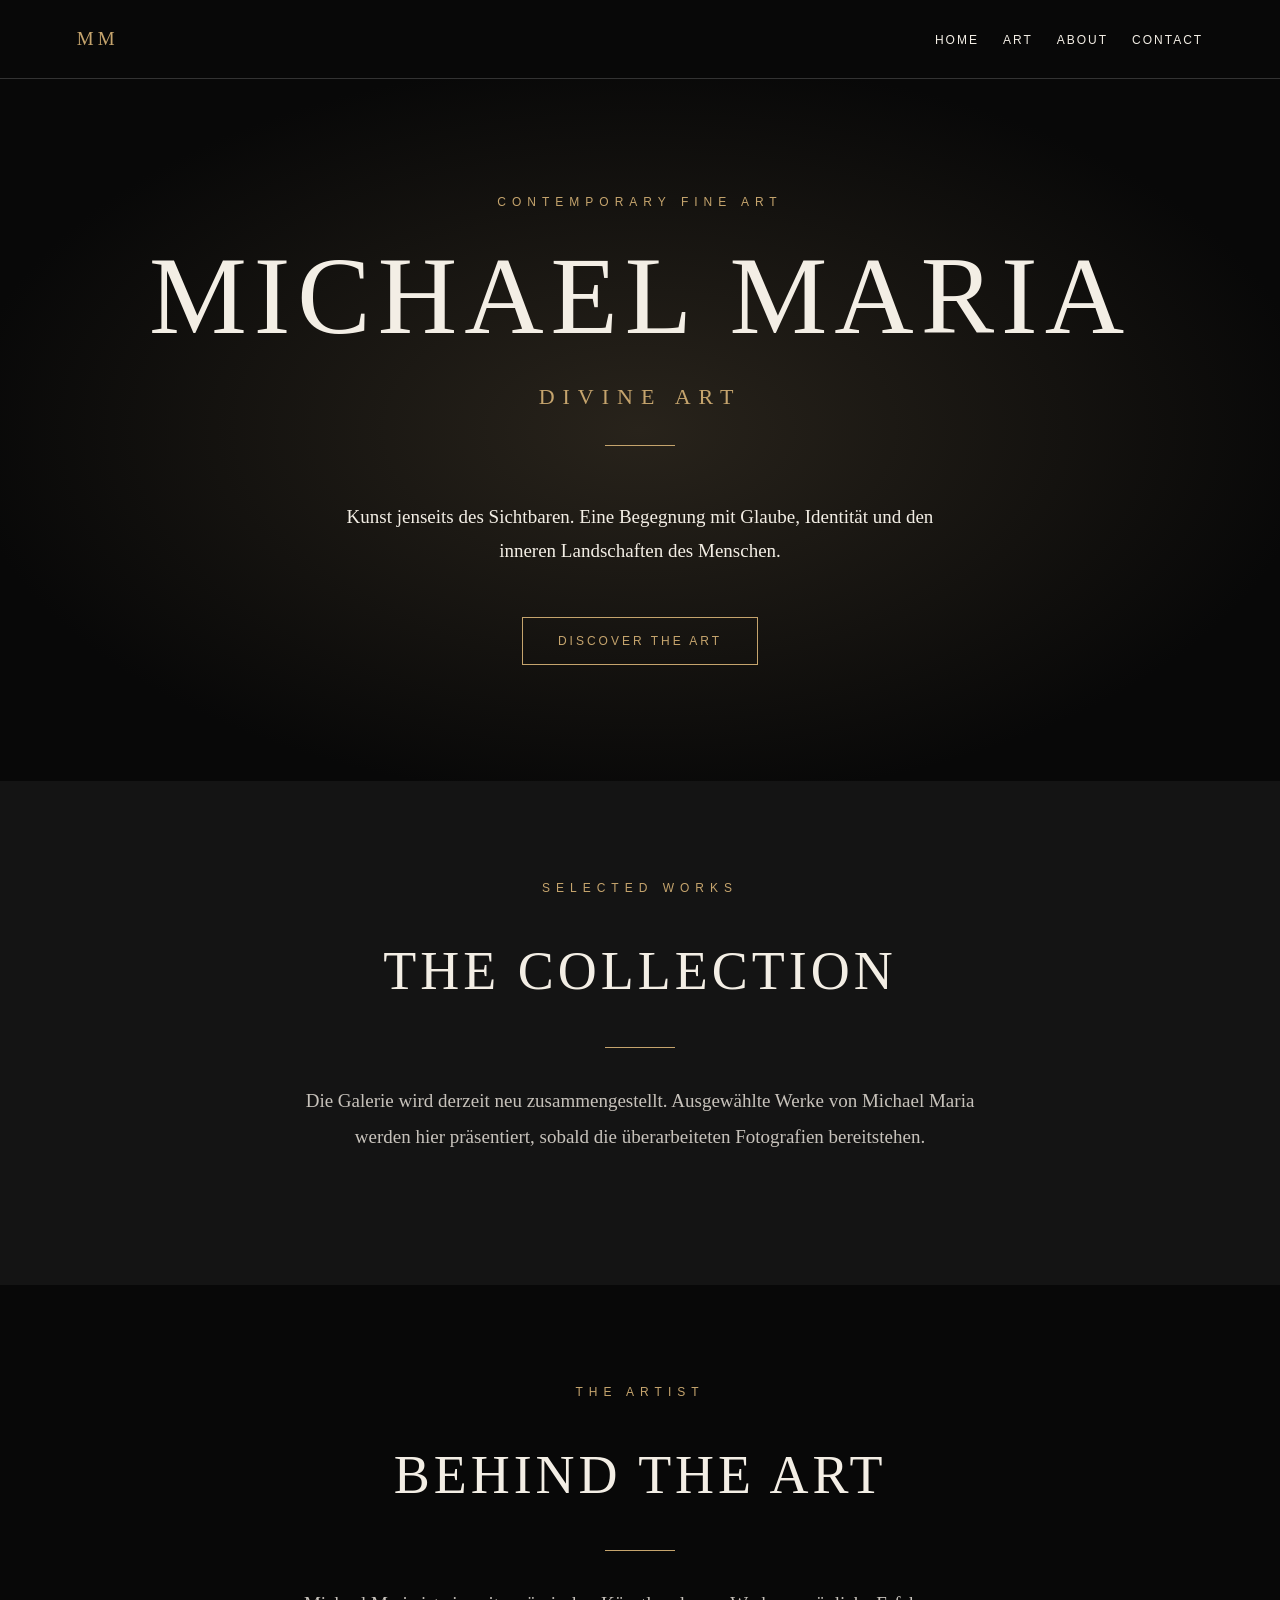
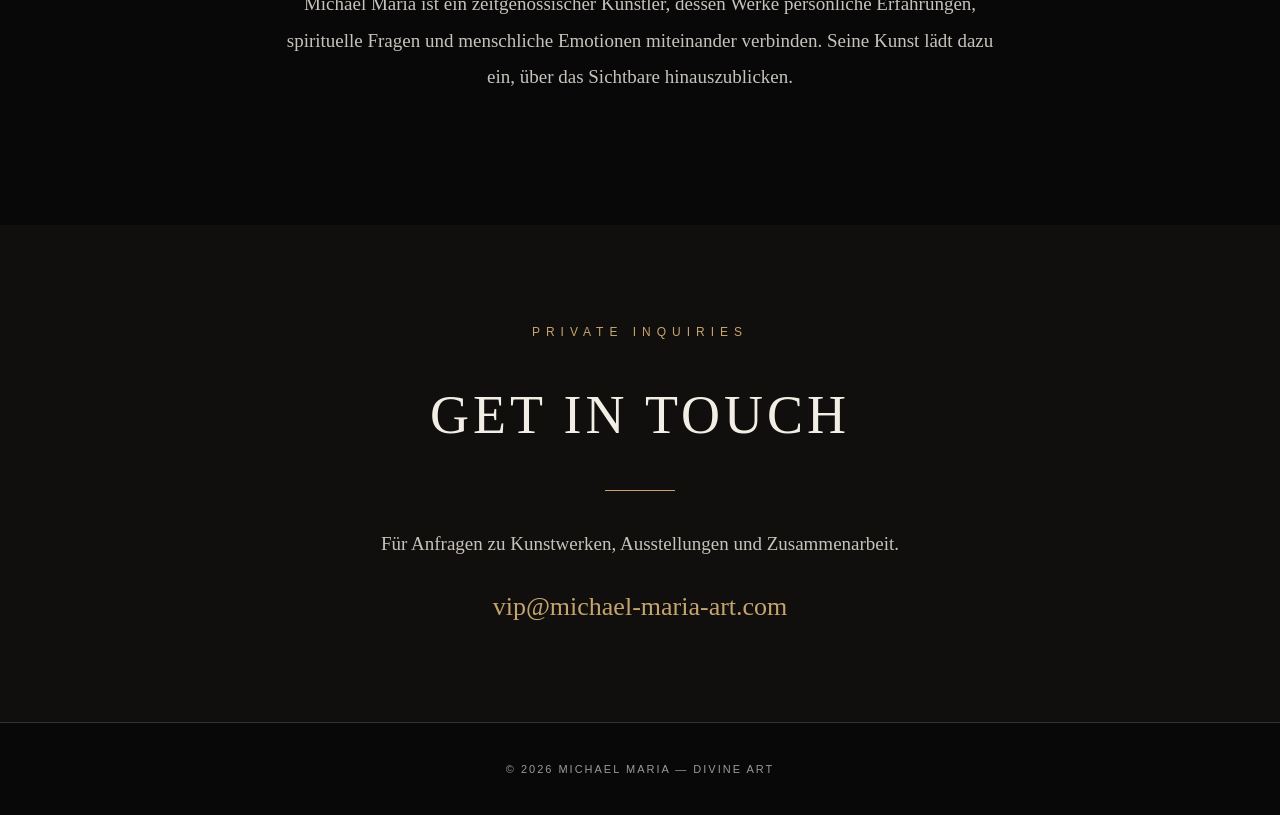
==== index.html @ 309649c5 "Set canonical custom domain and allow search indexing" ====
<!DOCTYPE html>
<html lang="de">
<head>
  <meta charset="UTF-8">
  <meta name="viewport" content="width=device-width, initial-scale=1">
  <meta name="theme-color" content="#080808">
  <meta name="description" content="MICHAEL MARIA – DIVINE ART. Zeitgenössische Kunst über Glaube, Identität und die inneren Landschaften des Menschen.">
  <link rel="canonical" href="https://www.michael-maria-art.com/">
  <meta name="robots" content="index,follow">
  <title>MICHAEL MARIA – DIVINE ART</title>
  <style>
    :root {
      --black: #080808;
      --cream: #f3eee5;
      --gold: #c5a46d;
    }
    * { box-sizing: border-box; }
    html { scroll-behavior: smooth; }
    body {
      margin: 0;
      background: var(--black);
      color: var(--cream);
      font-family: Georgia, "Times New Roman", serif;
    }
    header {
      padding: 28px 6%;
      display: flex;
      justify-content: space-between;
      align-items: center;
      border-bottom: 1px solid #333;
      gap: 20px;
    }
    .logo {
      font-size: 19px;
      letter-spacing: 4px;
      color: var(--gold);
    }
    nav a {
      color: var(--cream);
      text-decoration: none;
      margin-left: 20px;
      font: 12px Arial, sans-serif;
      letter-spacing: 2px;
    }
    .hero {
      min-height: 78vh;
      display: flex;
      flex-direction: column;
      justify-content: center;
      align-items: center;
      text-align: center;
      padding: 70px 20px;
      background: radial-gradient(ellipse at center, #28231b, #080808 75%);
    }
    .eyebrow {
      color: var(--gold);
      font: 12px Arial, sans-serif;
      letter-spacing: 6px;
      text-transform: uppercase;
    }
    h1 {
      font-size: clamp(44px, 9vw, 110px);
      font-weight: normal;
      letter-spacing: 7px;
      margin: 24px 0;
    }
    .subtitle {
      font-size: 22px;
      letter-spacing: 8px;
      color: var(--gold);
    }
    .line {
      width: 70px;
      height: 1px;
      background: var(--gold);
      margin: 35px auto;
    }
    .hero p {
      max-width: 600px;
      font-size: 19px;
      line-height: 1.8;
    }
    .button {
      display: inline-block;
      border: 1px solid var(--gold);
      color: var(--gold);
      padding: 16px 35px;
      margin-top: 30px;
      text-decoration: none;
      letter-spacing: 3px;
      font: 12px Arial, sans-serif;
      transition: .3s;
    }
    .button:hover {
      background: var(--gold);
      color: var(--black);
    }
    section {
      padding: 100px 8%;
      text-align: center;
    }
    h2 {
      font-size: clamp(30px, 5vw, 54px);
      font-weight: normal;
      letter-spacing: 4px;
    }
    .section-text {
      max-width: 720px;
      margin: 30px auto;
      line-height: 1.9;
      font-size: 19px;
      color: #c7c2bb;
    }
    .gallery {
      background: #141414;
    }
    .contact {
      background: #100f0d;
    }
    .email {
      color: var(--gold);
      overflow-wrap: anywhere;
      font-size: clamp(16px, 3vw, 26px);
      text-decoration: none;
    }
    footer {
      text-align: center;
      padding: 35px 20px;
      border-top: 1px solid #333;
      color: #999;
      font: 11px Arial, sans-serif;
      letter-spacing: 2px;
      line-height: 2;
    }
    @media (max-width: 700px) {
      header {
        flex-direction: column;
        text-align: center;
      }
      nav a { margin: 0 7px; }
      section { padding: 65px 6%; }
      h1 { letter-spacing: 3px; }
    }
  </style>
</head>
<body>

<header>
  <div class="logo">MM</div>
  <nav>
    <a href="#home">HOME</a>
    <a href="#art">ART</a>
    <a href="#about">ABOUT</a>
    <a href="#contact">CONTACT</a>
  </nav>
</header>

<main>
  <section class="hero" id="home">
    <div class="eyebrow">Contemporary Fine Art</div>
    <h1>MICHAEL MARIA</h1>
    <div class="subtitle">DIVINE ART</div>
    <div class="line"></div>
    <p>
      Kunst jenseits des Sichtbaren.
      Eine Begegnung mit Glaube, Identität
      und den inneren Landschaften des Menschen.
    </p>
    <a class="button" href="#art">DISCOVER THE ART</a>
  </section>

  <section class="gallery" id="art">
    <div class="eyebrow">Selected Works</div>
    <h2>THE COLLECTION</h2>
    <div class="line"></div>
    <p class="section-text">
      Die Galerie wird derzeit neu zusammengestellt.
      Ausgewählte Werke von Michael Maria werden hier präsentiert,
      sobald die überarbeiteten Fotografien bereitstehen.
    </p>
  </section>

  <section id="about">
    <div class="eyebrow">The Artist</div>
    <h2>BEHIND THE ART</h2>
    <div class="line"></div>
    <p class="section-text">
      Michael Maria ist ein zeitgenössischer Künstler,
      dessen Werke persönliche Erfahrungen, spirituelle
      Fragen und menschliche Emotionen miteinander verbinden.
      Seine Kunst lädt dazu ein, über das Sichtbare
      hinauszublicken.
    </p>
  </section>

  <section class="contact" id="contact">
    <div class="eyebrow">Private Inquiries</div>
    <h2>GET IN TOUCH</h2>
    <div class="line"></div>
    <p class="section-text">
      Für Anfragen zu Kunstwerken, Ausstellungen
      und Zusammenarbeit.
    </p>
    <a class="email" href="mailto:vip@michael-maria-art.com">
      vip@michael-maria-art.com
    </a>
  </section>
</main>

<footer>
  © 2026 MICHAEL MARIA — DIVINE ART
</footer>

</body>
</html>
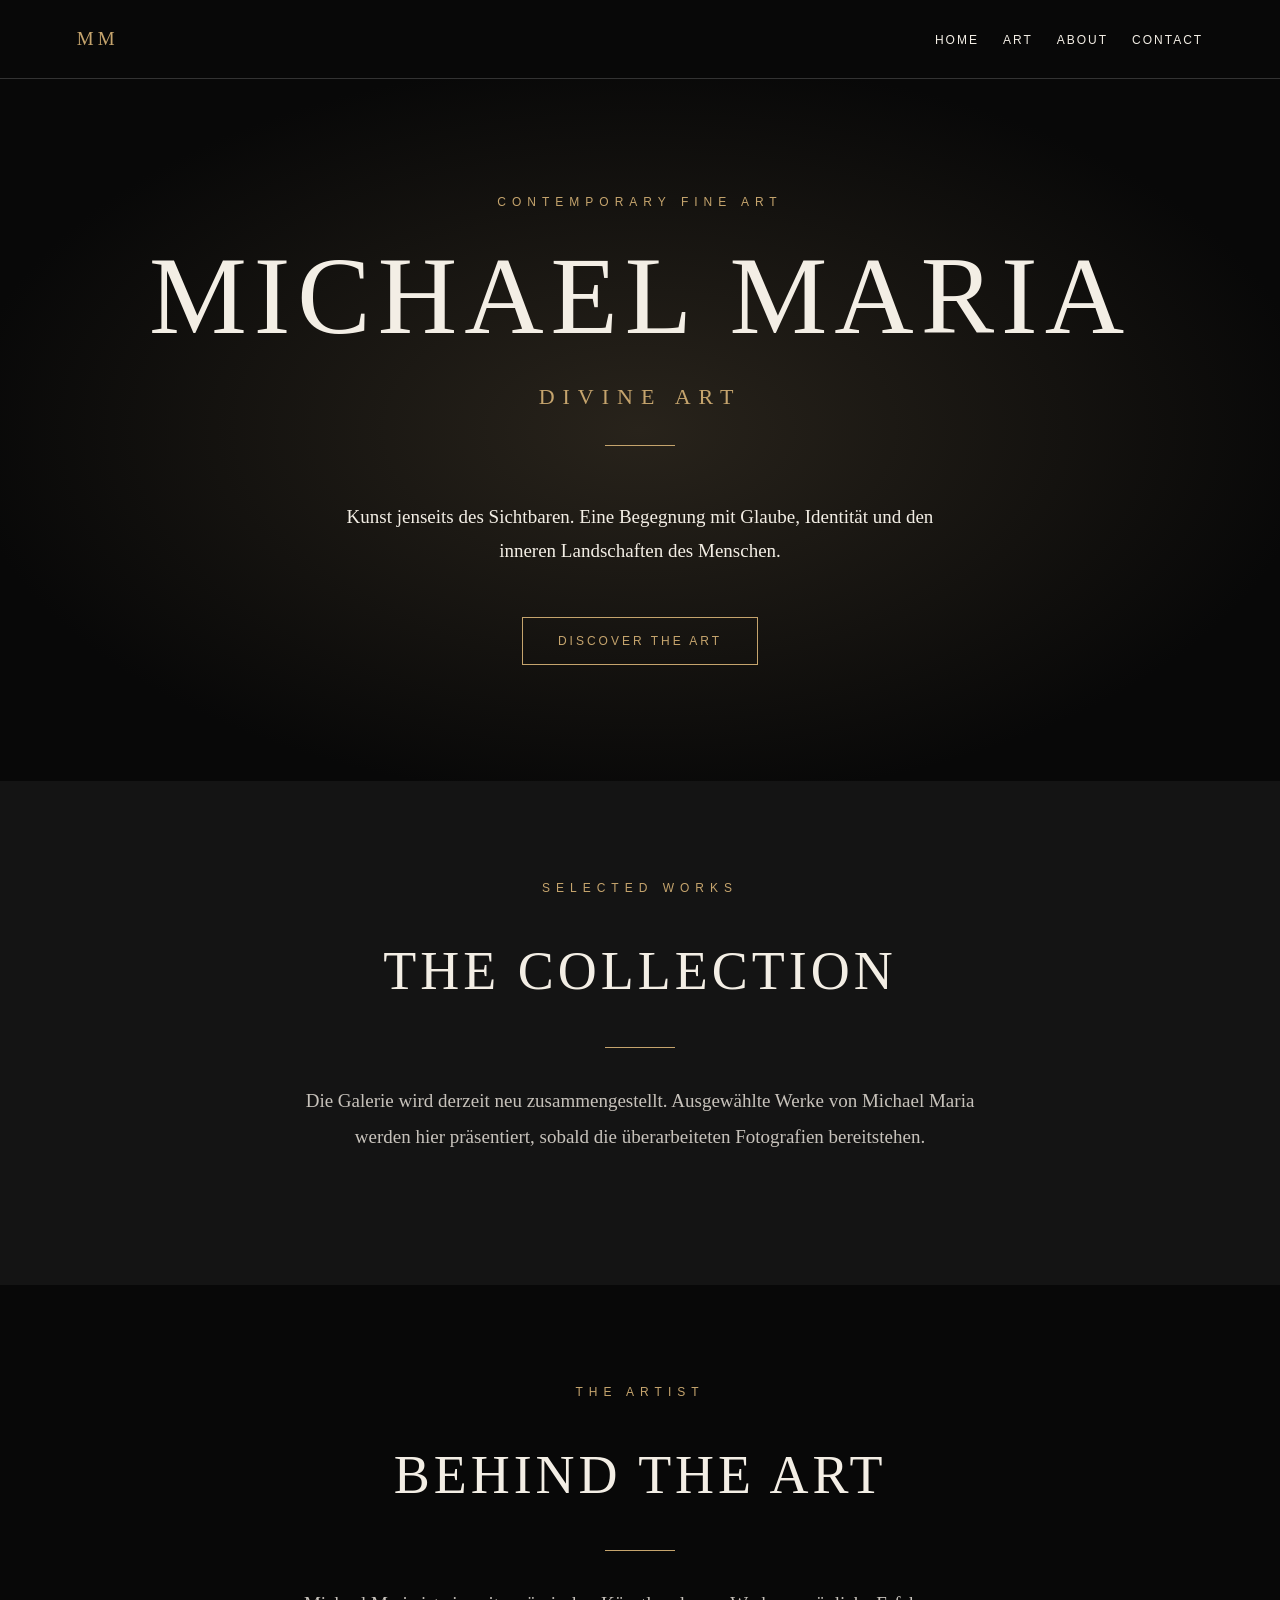
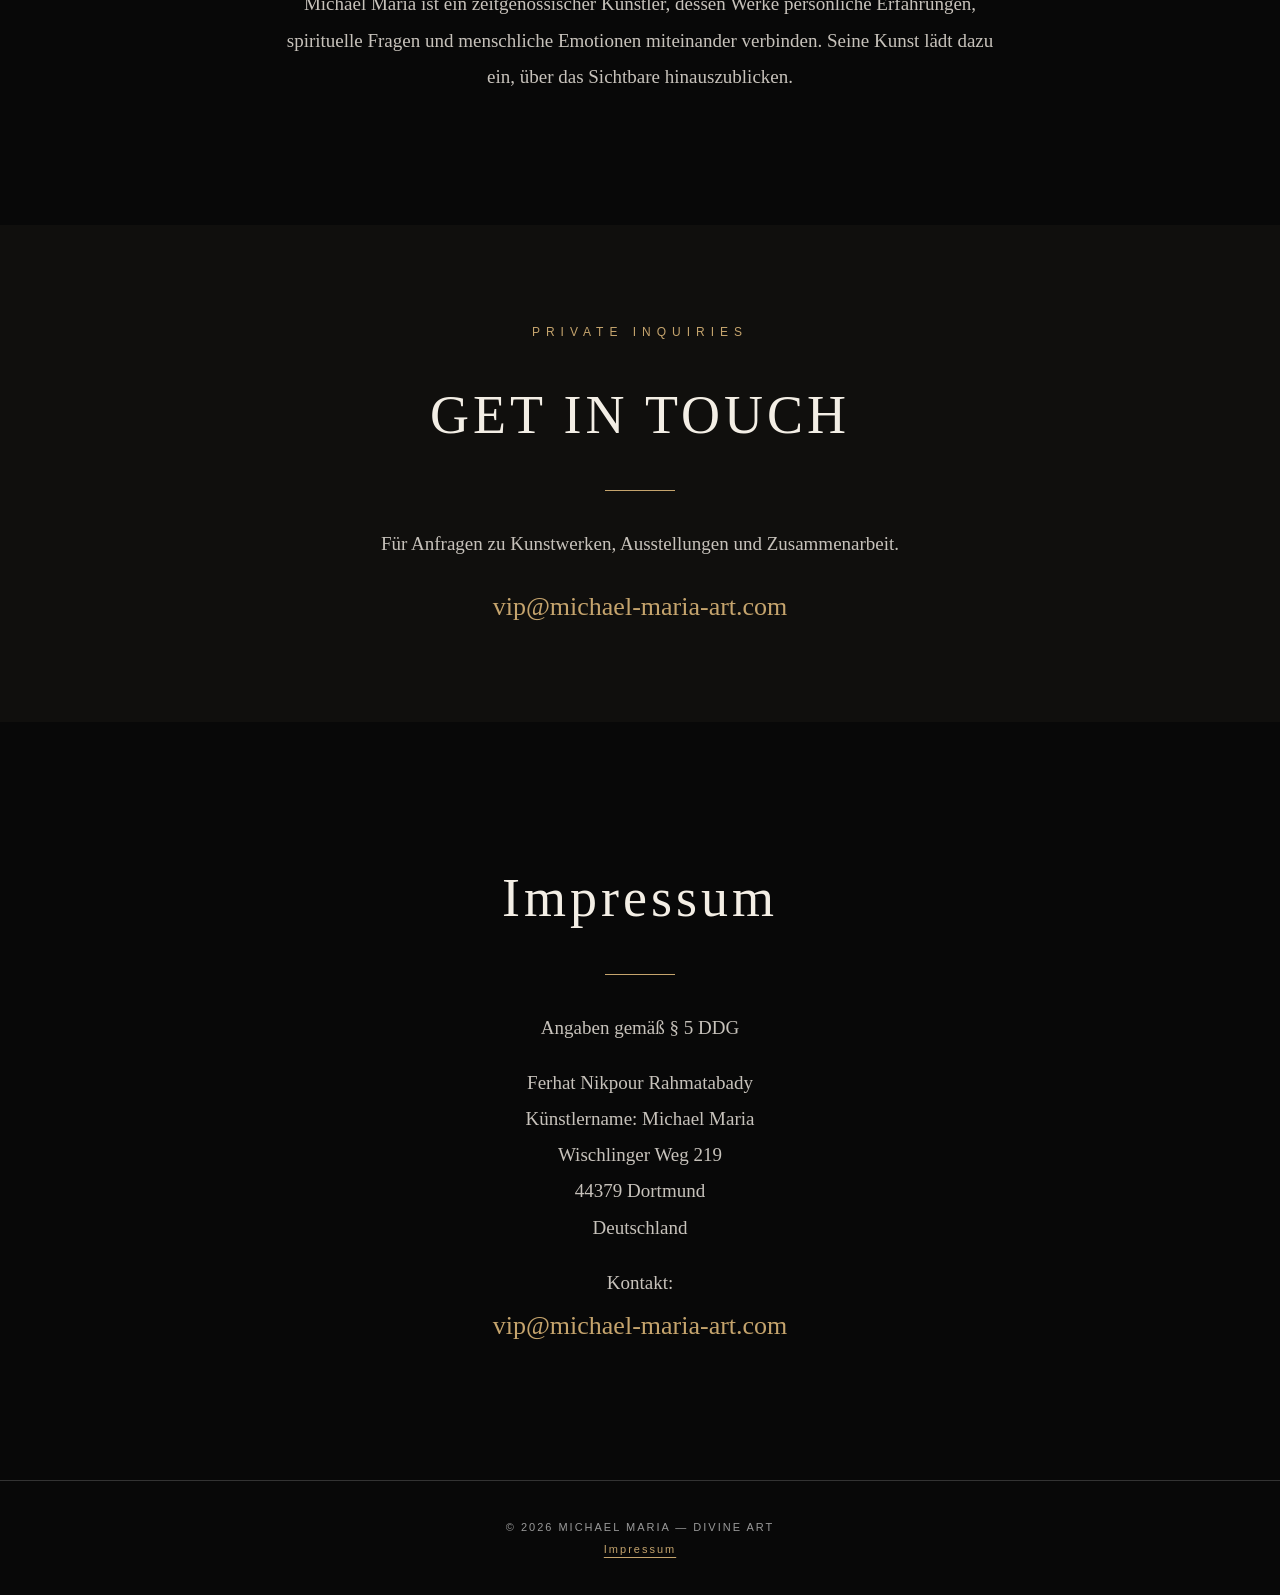
==== commit 4577766f: "Add artist imprint and permanent footer link" ====
--- a/index.html
+++ b/index.html
@@ -132,6 +132,8 @@
       letter-spacing: 2px;
       line-height: 2;
     }
+    footer a { color: var(--gold); text-underline-offset: 4px; }
+    .legal address { font-style: normal; }
     @media (max-width: 700px) {
       header {
         flex-direction: column;
@@ -205,10 +207,28 @@
       vip@michael-maria-art.com
     </a>
   </section>
+  <section class="legal" id="impressum" aria-labelledby="impressum-title">
+    <h2 id="impressum-title">Impressum</h2>
+    <div class="line"></div>
+    <div class="section-text">
+      <p>Angaben gemäß § 5 DDG</p>
+      <address>
+        Ferhat Nikpour Rahmatabady<br>
+        Künstlername: Michael Maria<br>
+        Wischlinger Weg 219<br>
+        44379 Dortmund<br>
+        Deutschland
+      </address>
+      <p>Kontakt:<br>
+        <a class="email" href="mailto:vip@michael-maria-art.com">vip@michael-maria-art.com</a>
+      </p>
+    </div>
+  </section>
 </main>
 
 <footer>
-  © 2026 MICHAEL MARIA — DIVINE ART
+  © 2026 MICHAEL MARIA — DIVINE ART<br>
+  <a href="#impressum">Impressum</a>
 </footer>
 
 </body>
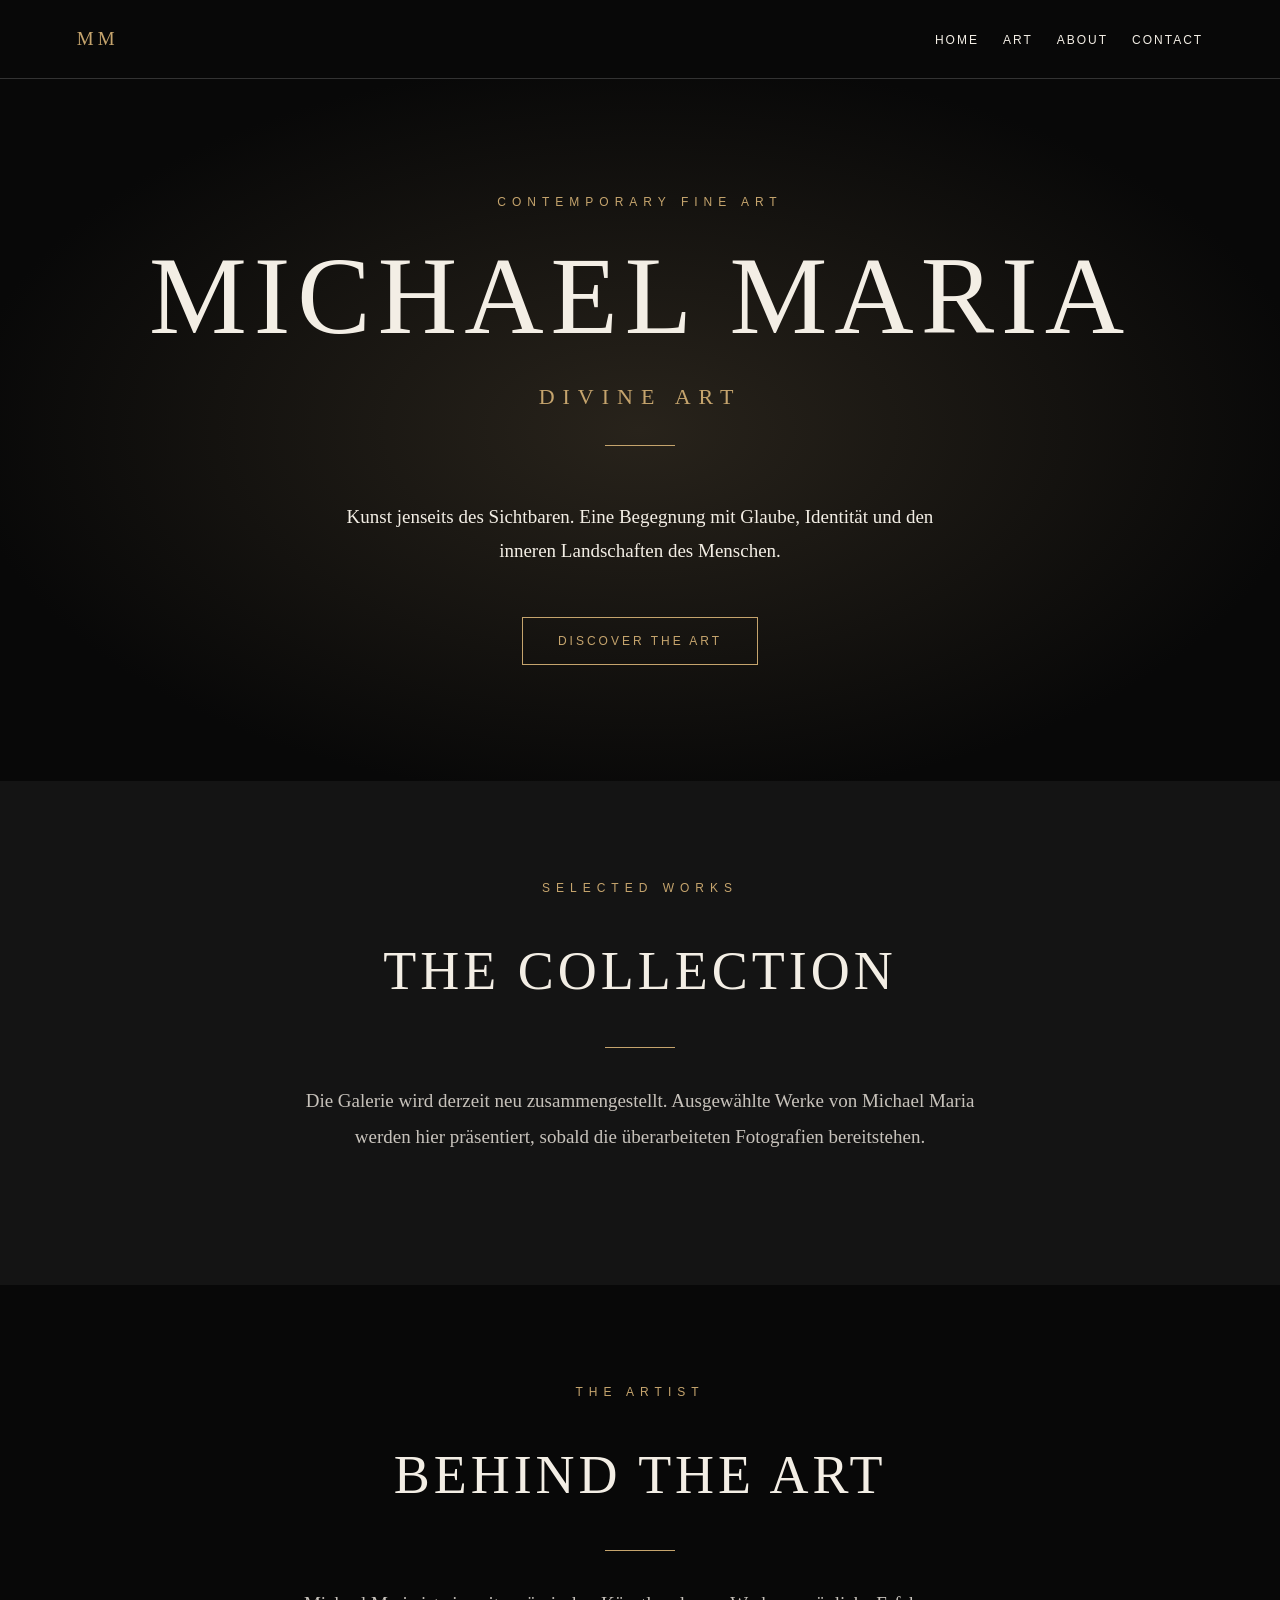
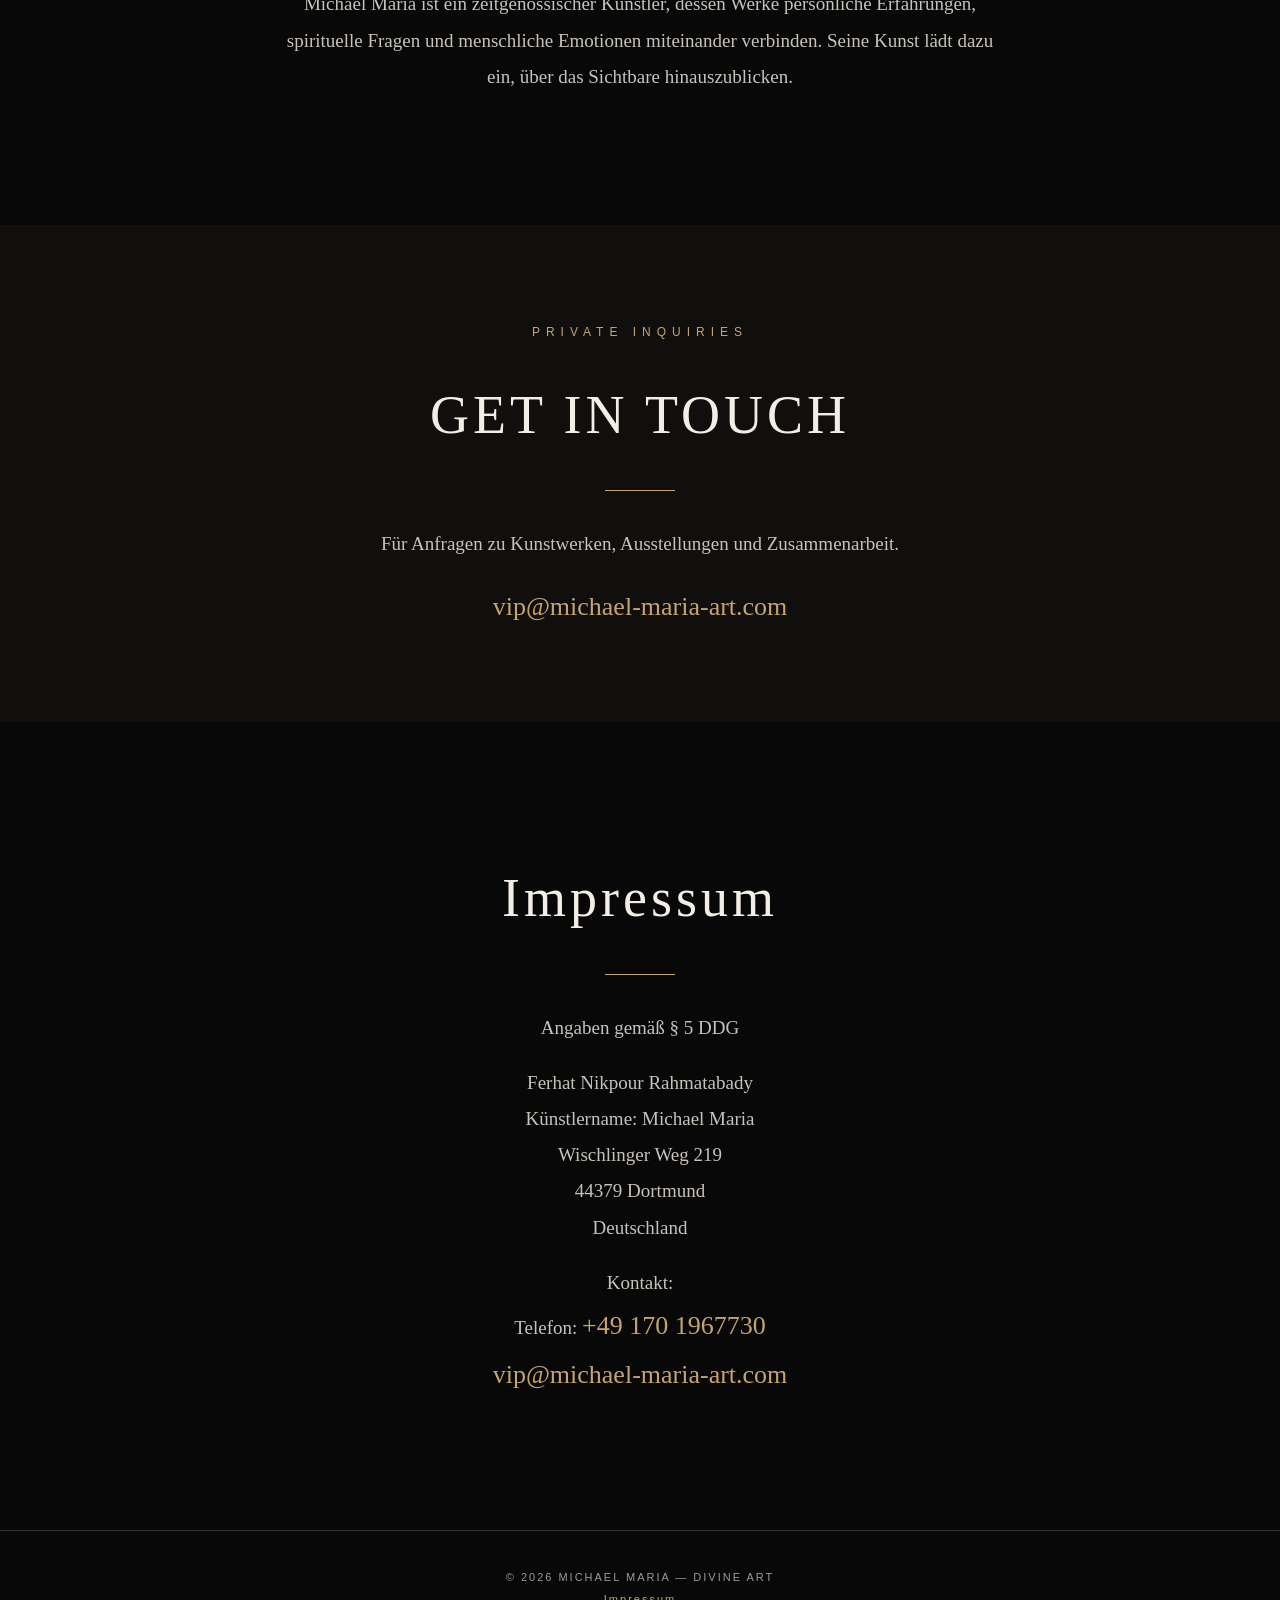
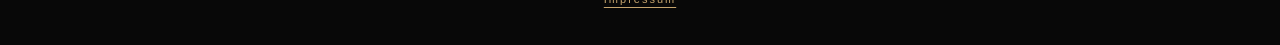
==== commit 0e3450ae: "Add clickable contact phone to imprint" ====
--- a/index.html
+++ b/index.html
@@ -220,6 +220,7 @@
         Deutschland
       </address>
       <p>Kontakt:<br>
+        Telefon: <a class="email" href="tel:+491701967730">+49 170 1967730</a><br>
         <a class="email" href="mailto:vip@michael-maria-art.com">vip@michael-maria-art.com</a>
       </p>
     </div>
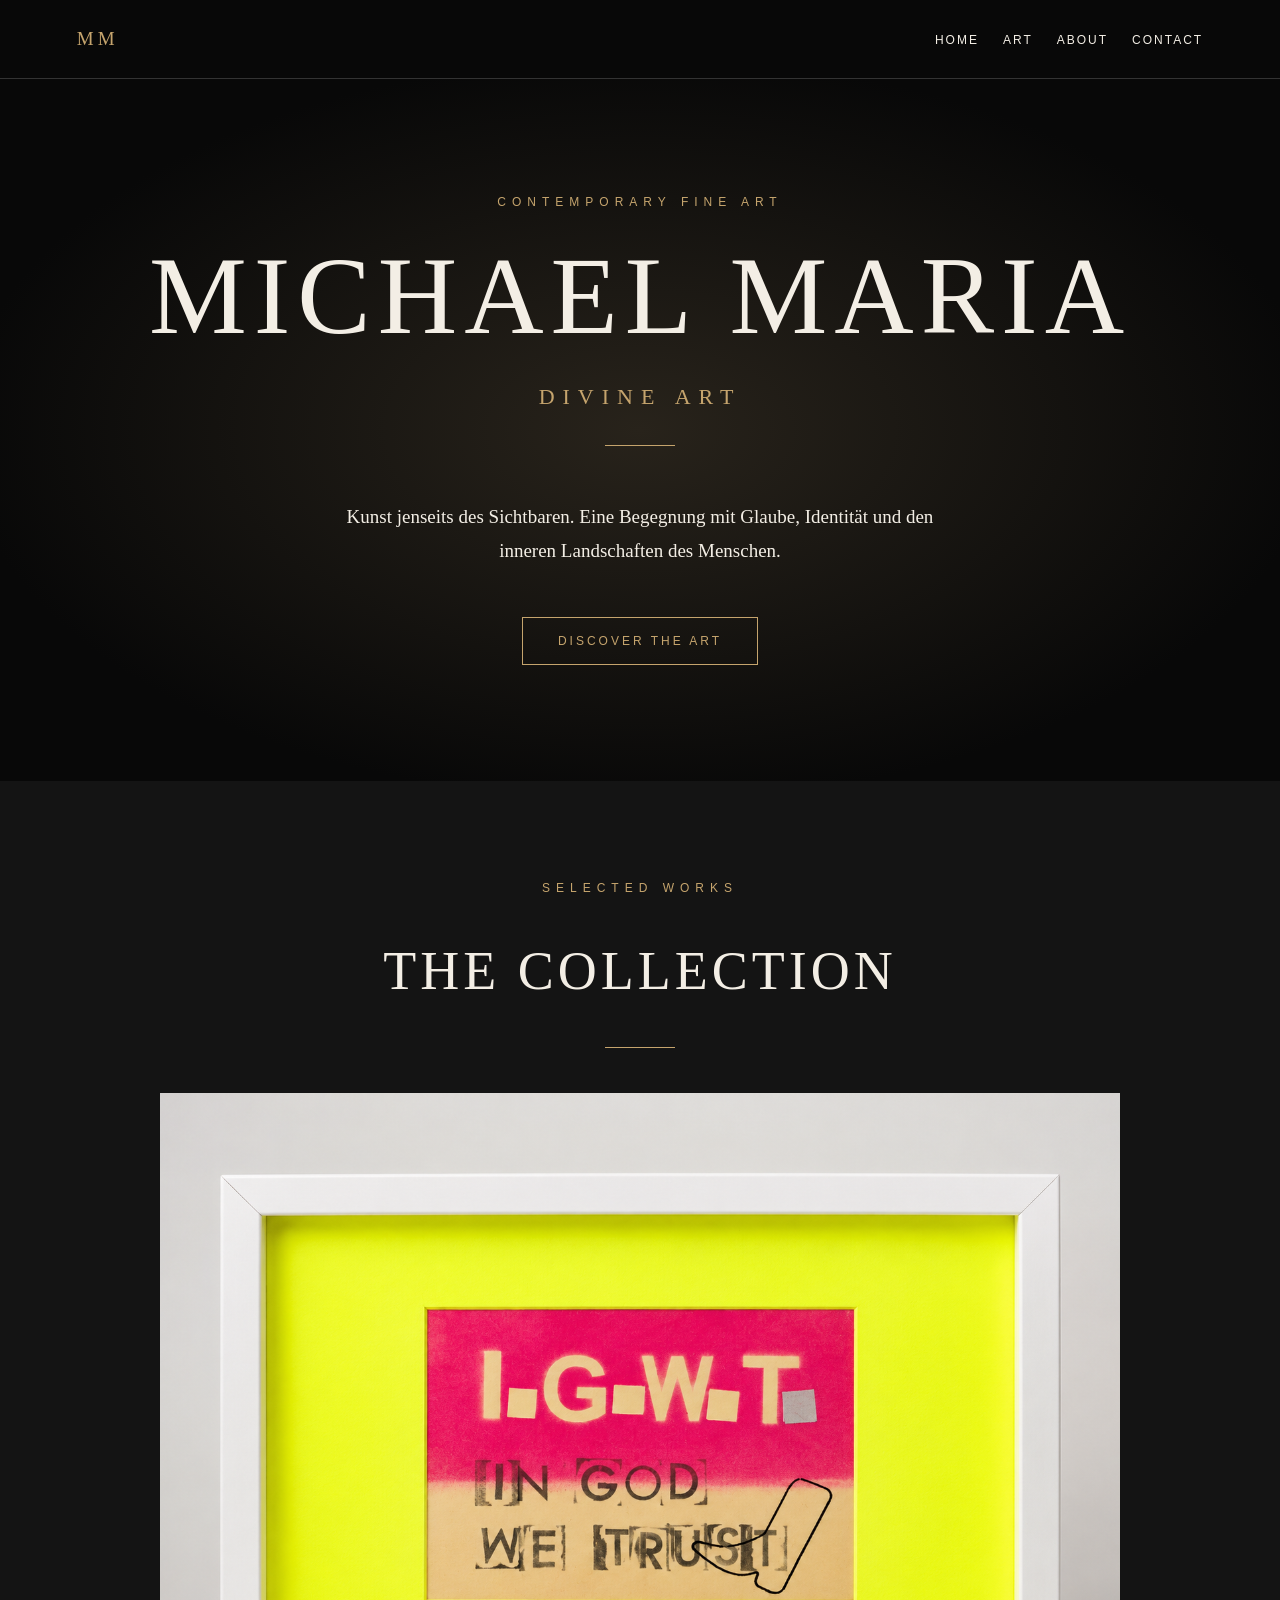
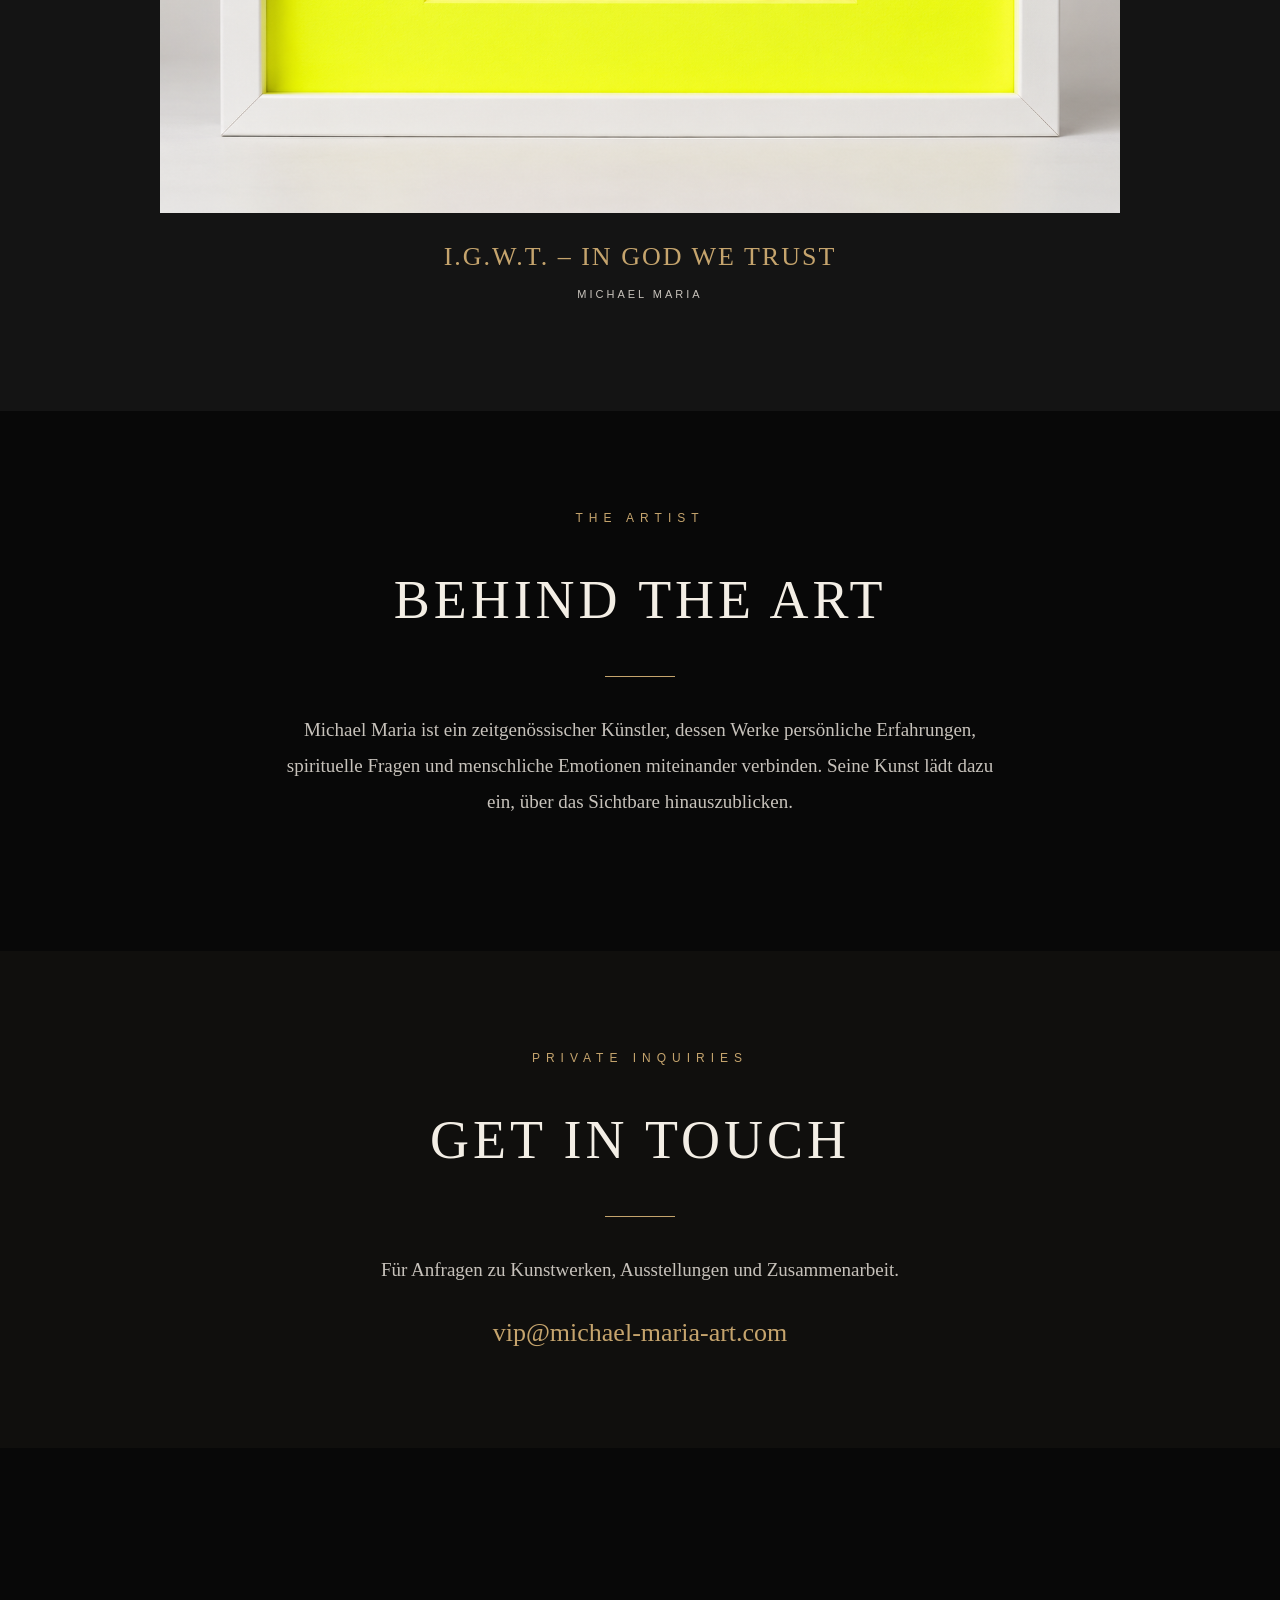
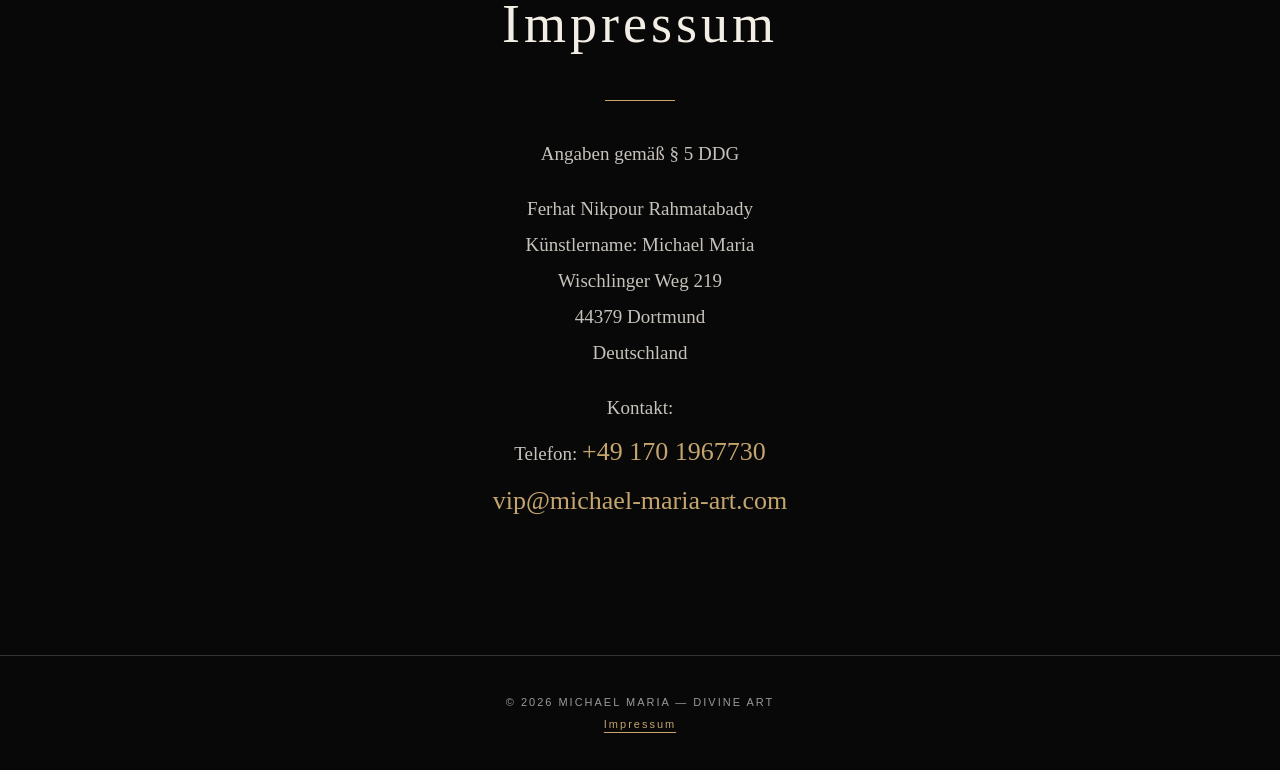
==== commit 0289edfd: "Add In God We Trust artwork to responsive gallery" ====
--- a/index.html
+++ b/index.html
@@ -114,6 +114,16 @@
     .gallery {
       background: #141414;
     }
+    .artwork { max-width: 960px; margin: 45px auto 0; }
+    .artwork-image { position: relative; aspect-ratio: 4 / 3; overflow: hidden; }
+    /* Display the photograph (rows 680–1399) without the upload's black bars. */
+    .artwork-image img {
+      display: block; position: absolute; width: 100%; height: auto;
+      top: 0; left: 0; transform: translateY(-32.708032708%);
+    }
+    .artwork figcaption { padding: 24px 12px 0; }
+    .artwork h3 { color: var(--gold); font-size: clamp(18px, 3vw, 26px); font-weight: normal; letter-spacing: 2px; line-height: 1.5; margin: 0; }
+    .artwork figcaption p { font: 11px Arial, sans-serif; letter-spacing: 3px; color: #c7c2bb; margin-top: 12px; }
     .contact {
       background: #100f0d;
     }
@@ -175,11 +185,17 @@
     <div class="eyebrow">Selected Works</div>
     <h2>THE COLLECTION</h2>
     <div class="line"></div>
-    <p class="section-text">
-      Die Galerie wird derzeit neu zusammengestellt.
-      Ausgewählte Werke von Michael Maria werden hier präsentiert,
-      sobald die überarbeiteten Fotografien bereitstehen.
-    </p>
+    <figure class="artwork">
+      <div class="artwork-image">
+        <img src="images/in-god-we-trust.png" width="960" height="2079"
+             alt="I.G.W.T. – In God We Trust von Michael Maria: pink-goldenes Werk mit neongelbem Passepartout im weißen Rahmen."
+             loading="lazy" decoding="async">
+      </div>
+      <figcaption>
+        <h3>I.G.W.T. – IN GOD WE TRUST</h3>
+        <p>MICHAEL MARIA</p>
+      </figcaption>
+    </figure>
   </section>
 
   <section id="about">
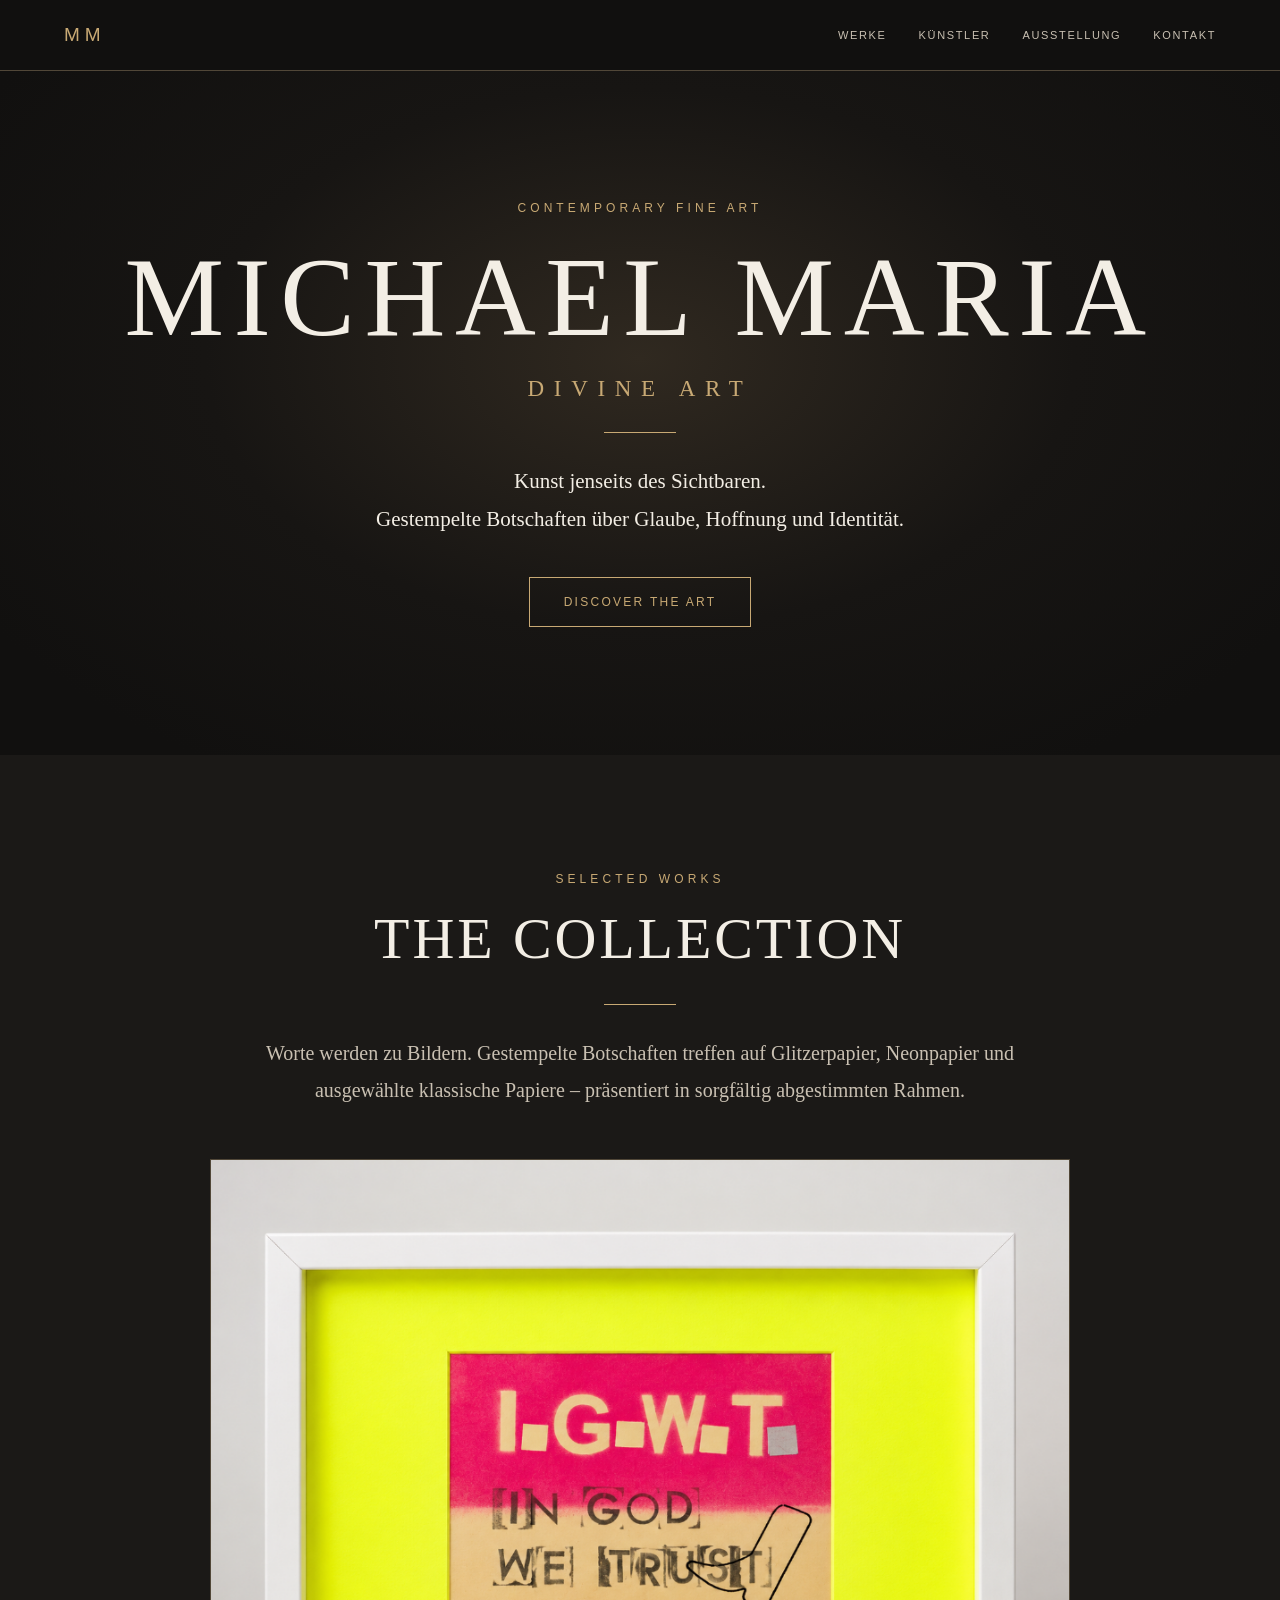
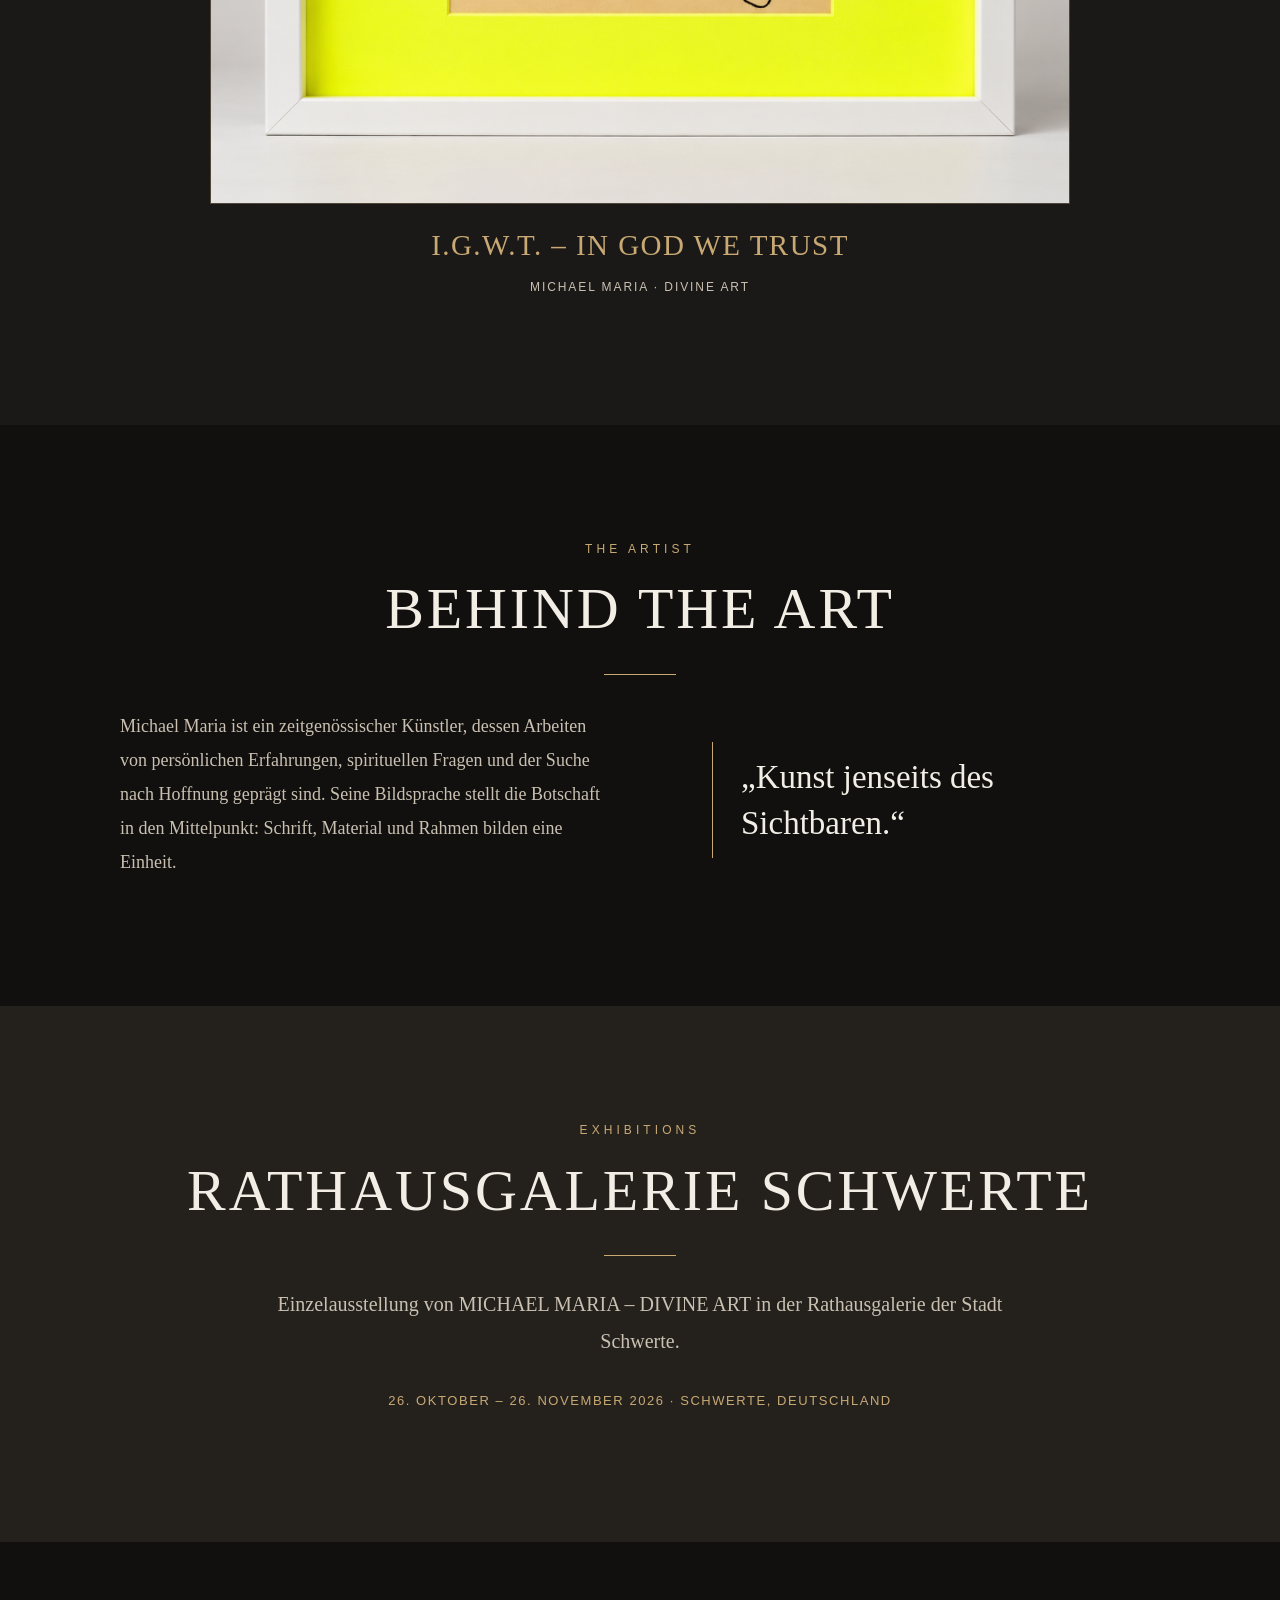
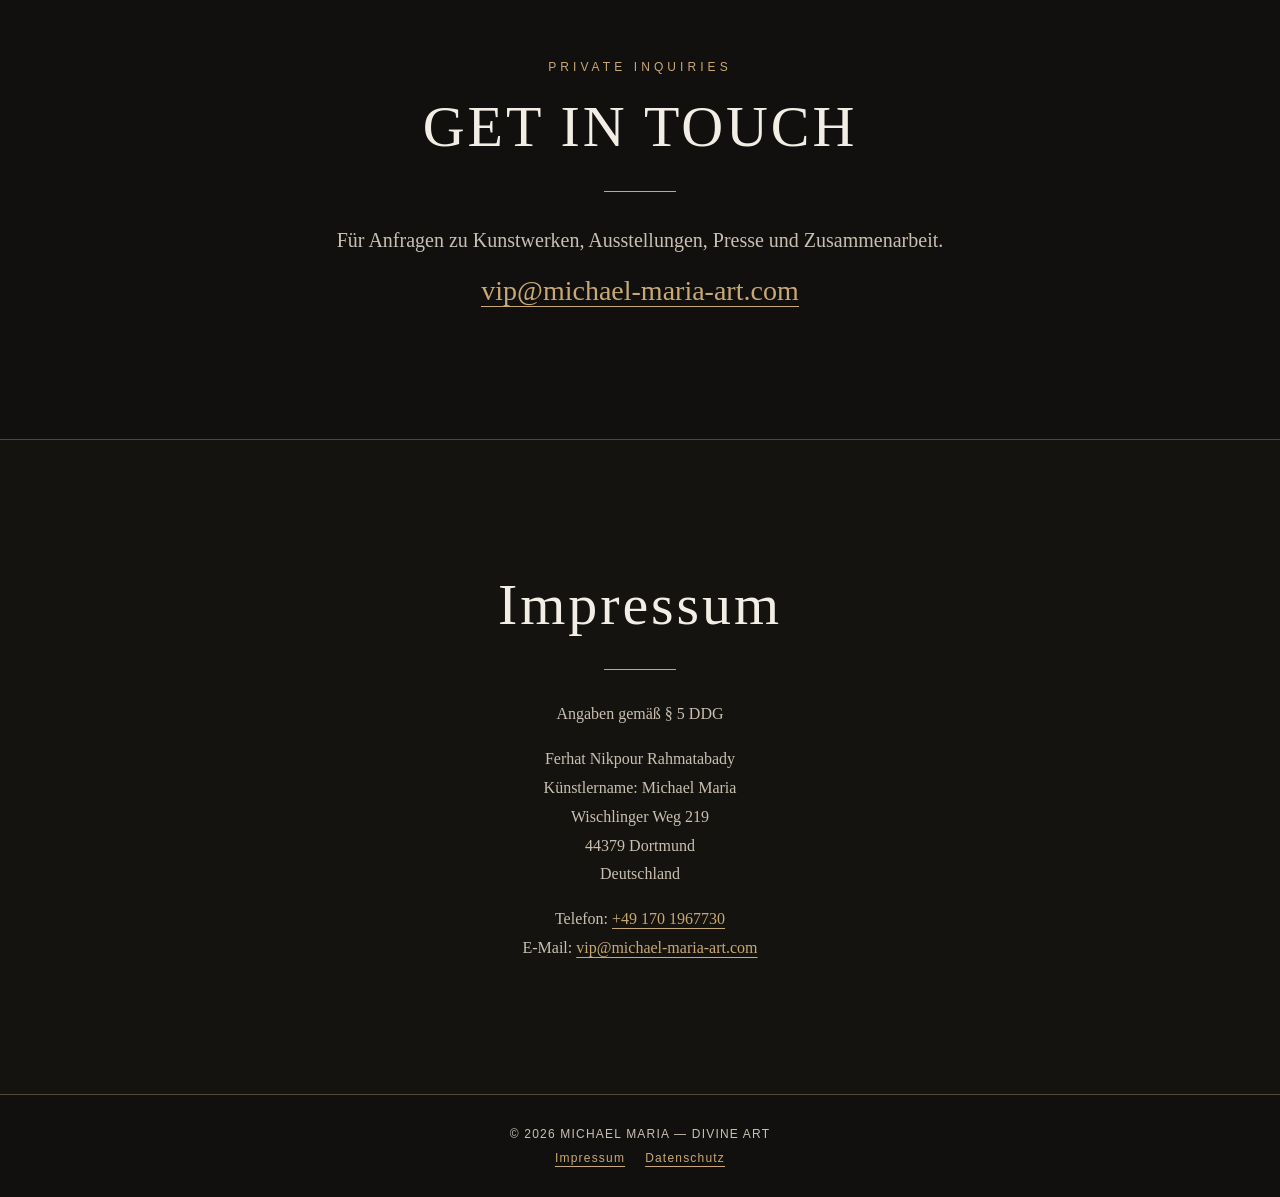
==== commit 8b16c40f: "Refine DIVINE ART website, portfolio presentation, accessibility and legal navigation" ====
--- a/index.html
+++ b/index.html
@@ -1,252 +1,160 @@
 <!DOCTYPE html>
 <html lang="de">
 <head>
-  <meta charset="UTF-8">
+  <meta charset="utf-8">
   <meta name="viewport" content="width=device-width, initial-scale=1">
-  <meta name="theme-color" content="#080808">
-  <meta name="description" content="MICHAEL MARIA – DIVINE ART. Zeitgenössische Kunst über Glaube, Identität und die inneren Landschaften des Menschen.">
+  <meta name="theme-color" content="#11100f">
+  <meta name="description" content="MICHAEL MARIA – DIVINE ART. Zeitgenössische Schriftkunst: gestempelte Botschaften über Glaube, Hoffnung und Identität. Werke und Ausstellungen.">
+  <meta name="robots" content="index,follow">
   <link rel="canonical" href="https://www.michael-maria-art.com/">
-  <meta name="robots" content="index,follow">
-  <title>MICHAEL MARIA – DIVINE ART</title>
+  <meta property="og:type" content="website">
+  <meta property="og:locale" content="de_DE">
+  <meta property="og:title" content="MICHAEL MARIA — DIVINE ART">
+  <meta property="og:description" content="Gestempelte Botschaften. Zeitgenössische Kunst über Glaube, Hoffnung und Identität.">
+  <meta property="og:url" content="https://www.michael-maria-art.com/">
+  <meta property="og:image" content="https://www.michael-maria-art.com/images/in-god-we-trust.png">
+  <title>MICHAEL MARIA – DIVINE ART | Contemporary Fine Art</title>
   <style>
-    :root {
-      --black: #080808;
-      --cream: #f3eee5;
-      --gold: #c5a46d;
-    }
-    * { box-sizing: border-box; }
-    html { scroll-behavior: smooth; }
-    body {
-      margin: 0;
-      background: var(--black);
-      color: var(--cream);
-      font-family: Georgia, "Times New Roman", serif;
-    }
-    header {
-      padding: 28px 6%;
-      display: flex;
-      justify-content: space-between;
-      align-items: center;
-      border-bottom: 1px solid #333;
-      gap: 20px;
-    }
-    .logo {
-      font-size: 19px;
-      letter-spacing: 4px;
-      color: var(--gold);
-    }
-    nav a {
-      color: var(--cream);
-      text-decoration: none;
-      margin-left: 20px;
-      font: 12px Arial, sans-serif;
-      letter-spacing: 2px;
-    }
-    .hero {
-      min-height: 78vh;
-      display: flex;
-      flex-direction: column;
-      justify-content: center;
-      align-items: center;
-      text-align: center;
-      padding: 70px 20px;
-      background: radial-gradient(ellipse at center, #28231b, #080808 75%);
-    }
-    .eyebrow {
-      color: var(--gold);
-      font: 12px Arial, sans-serif;
-      letter-spacing: 6px;
-      text-transform: uppercase;
-    }
-    h1 {
-      font-size: clamp(44px, 9vw, 110px);
-      font-weight: normal;
-      letter-spacing: 7px;
-      margin: 24px 0;
-    }
-    .subtitle {
-      font-size: 22px;
-      letter-spacing: 8px;
-      color: var(--gold);
-    }
-    .line {
-      width: 70px;
-      height: 1px;
-      background: var(--gold);
-      margin: 35px auto;
-    }
-    .hero p {
-      max-width: 600px;
-      font-size: 19px;
-      line-height: 1.8;
-    }
-    .button {
-      display: inline-block;
-      border: 1px solid var(--gold);
-      color: var(--gold);
-      padding: 16px 35px;
-      margin-top: 30px;
-      text-decoration: none;
-      letter-spacing: 3px;
-      font: 12px Arial, sans-serif;
-      transition: .3s;
-    }
-    .button:hover {
-      background: var(--gold);
-      color: var(--black);
-    }
-    section {
-      padding: 100px 8%;
-      text-align: center;
-    }
-    h2 {
-      font-size: clamp(30px, 5vw, 54px);
-      font-weight: normal;
-      letter-spacing: 4px;
-    }
-    .section-text {
-      max-width: 720px;
-      margin: 30px auto;
-      line-height: 1.9;
-      font-size: 19px;
-      color: #c7c2bb;
-    }
-    .gallery {
-      background: #141414;
-    }
-    .artwork { max-width: 960px; margin: 45px auto 0; }
-    .artwork-image { position: relative; aspect-ratio: 4 / 3; overflow: hidden; }
-    /* Display the photograph (rows 680–1399) without the upload's black bars. */
-    .artwork-image img {
-      display: block; position: absolute; width: 100%; height: auto;
-      top: 0; left: 0; transform: translateY(-32.708032708%);
-    }
-    .artwork figcaption { padding: 24px 12px 0; }
-    .artwork h3 { color: var(--gold); font-size: clamp(18px, 3vw, 26px); font-weight: normal; letter-spacing: 2px; line-height: 1.5; margin: 0; }
-    .artwork figcaption p { font: 11px Arial, sans-serif; letter-spacing: 3px; color: #c7c2bb; margin-top: 12px; }
-    .contact {
-      background: #100f0d;
-    }
-    .email {
-      color: var(--gold);
-      overflow-wrap: anywhere;
-      font-size: clamp(16px, 3vw, 26px);
-      text-decoration: none;
-    }
-    footer {
-      text-align: center;
-      padding: 35px 20px;
-      border-top: 1px solid #333;
-      color: #999;
-      font: 11px Arial, sans-serif;
-      letter-spacing: 2px;
-      line-height: 2;
-    }
-    footer a { color: var(--gold); text-underline-offset: 4px; }
-    .legal address { font-style: normal; }
-    @media (max-width: 700px) {
-      header {
-        flex-direction: column;
-        text-align: center;
-      }
-      nav a { margin: 0 7px; }
-      section { padding: 65px 6%; }
-      h1 { letter-spacing: 3px; }
-    }
+    :root{--bg:#11100f;--panel:#1b1917;--panel2:#24211d;--cream:#f3eee5;--muted:#c9c0b2;--gold:#c8a974;--border:#514738;--max:1200px;color-scheme:dark}
+    *{box-sizing:border-box}
+    html{scroll-behavior:smooth}
+    body{margin:0;background:var(--bg);color:var(--cream);font-family:Georgia,'Times New Roman',serif}
+    a{color:inherit}
+    a:focus-visible{outline:2px solid var(--gold);outline-offset:5px}
+    .skip{position:absolute;top:-100px;left:12px;background:var(--gold);color:#111;padding:12px;z-index:10}
+    .skip:focus{top:12px}
+    .topbar{display:flex;align-items:center;justify-content:space-between;gap:25px;padding:24px max(5%,calc((100% - var(--max))/2));border-bottom:1px solid var(--border)}
+    .monogram{text-decoration:none;color:var(--gold);font:19px Arial,sans-serif;letter-spacing:.26em;white-space:nowrap}
+    nav{display:flex;gap:clamp(12px,2.8vw,32px);flex-wrap:wrap}
+    nav a{font:11px Arial,sans-serif;letter-spacing:.15em;text-decoration:none;color:var(--muted);text-transform:uppercase}
+    nav a:hover,nav a:focus-visible{color:var(--gold)}
+    main section{scroll-margin-top:30px}
+    .eyebrow{color:var(--gold);font:12px/1.6 Arial,sans-serif;letter-spacing:.34em;text-transform:uppercase}
+    .hero{min-height:76vh;display:flex;flex-direction:column;align-items:center;justify-content:center;text-align:center;padding:90px 24px;background:radial-gradient(ellipse at 50% 42%,#302920 0%,#171513 48%,#11100f 86%)}
+    h1{font-size:clamp(48px,9vw,112px);font-weight:400;letter-spacing:.085em;line-height:1.05;margin:20px 0}
+    .subtitle{font-size:clamp(16px,2.3vw,23px);letter-spacing:.42em;color:var(--gold);margin:0}
+    .line{width:72px;height:1px;background:var(--gold);margin:30px auto}
+    .lead{max-width:720px;color:var(--cream);font-size:clamp(17px,2.1vw,21px);line-height:1.8;margin:0}
+    .button{display:inline-block;padding:17px 34px;border:1px solid var(--gold);color:var(--gold);margin-top:38px;text-decoration:none;font:12px Arial,sans-serif;letter-spacing:.19em;text-transform:uppercase;transition:background .2s,color .2s}
+    .button:hover{background:var(--gold);color:#111}
+    .section{padding:clamp(70px,9vw,120px) 24px}
+    .section-inner{max-width:var(--max);margin:0 auto}
+    .center{text-align:center}
+    h2{font-size:clamp(34px,5.5vw,58px);font-weight:400;line-height:1.2;letter-spacing:.05em;margin:15px 0 0}
+    h3{font-size:clamp(21px,3vw,29px);font-weight:400;line-height:1.35;letter-spacing:.05em}
+    .description{font-size:clamp(17px,2vw,20px);line-height:1.85;color:var(--muted);max-width:800px;margin:24px auto 0}
+    .gallery{background:var(--panel)}
+    figure{margin:50px auto 0;max-width:860px}
+    .artwork-image{width:100%;aspect-ratio:4/3;overflow:hidden;background:#28241f;border:1px solid var(--border)}
+    .artwork-image img{display:block;width:100%;height:100%;object-fit:cover;object-position:center}
+    figcaption{padding:22px 8px 0;text-align:center}
+    figcaption h3{color:var(--gold);margin:0}
+    figcaption p{font:12px Arial,sans-serif;letter-spacing:.16em;color:var(--muted);line-height:1.7}
+    .two-col{max-width:1040px;margin:34px auto 0;display:grid;grid-template-columns:1fr 1fr;gap:clamp(24px,5vw,70px);align-items:start}
+    .two-col p{color:var(--muted);font-size:18px;line-height:1.9;margin:0}
+    .quote{border-left:1px solid var(--gold);padding:12px 0 12px 28px;color:var(--cream);font-size:clamp(22px,3vw,33px);line-height:1.4}
+    .exhibition{background:var(--panel2);text-align:center}
+    .exhibition .facts{font:13px/2 Arial,sans-serif;letter-spacing:.12em;color:var(--gold);text-transform:uppercase;margin-top:28px}
+    .contact{text-align:center}
+    .email{color:var(--gold);font-size:clamp(17px,3vw,28px);overflow-wrap:anywhere;text-decoration:none;border-bottom:1px solid var(--gold)}
+    .legal{background:#151310;border-top:1px solid var(--border);text-align:center}
+    .legal address{font-style:normal;color:var(--muted);line-height:1.8}
+    .legal p{color:var(--muted);line-height:1.8}
+    .legal a{color:var(--gold);text-underline-offset:4px}
+    footer{text-align:center;border-top:1px solid var(--border);padding:27px 24px;color:var(--muted);font:12px/2 Arial,sans-serif;letter-spacing:.1em}
+    footer a{color:var(--gold);margin:0 10px;text-decoration:underline;text-underline-offset:4px}
+    @media(max-width:700px){.topbar{padding:20px 18px;flex-direction:column;gap:20px}nav{justify-content:center;gap:14px}.hero{min-height:70vh;padding:65px 18px}h1{letter-spacing:.035em}.subtitle{letter-spacing:.28em}.eyebrow{letter-spacing:.23em}.two-col{grid-template-columns:1fr;gap:25px}.quote{margin:0}.artwork-image{aspect-ratio:4/3}}
+    @media(prefers-reduced-motion:reduce){html{scroll-behavior:auto}.button{transition:none}}
   </style>
 </head>
 <body>
+  <a class="skip" href="#main">Zum Inhalt springen</a>
+  <header class="topbar">
+    <a class="monogram" href="#home" aria-label="Michael Maria, Startseite">MM</a>
+    <nav aria-label="Hauptnavigation">
+      <a href="#art">Werke</a>
+      <a href="#about">Künstler</a>
+      <a href="#exhibitions">Ausstellung</a>
+      <a href="#contact">Kontakt</a>
+    </nav>
+  </header>
 
-<header>
-  <div class="logo">MM</div>
-  <nav>
-    <a href="#home">HOME</a>
-    <a href="#art">ART</a>
-    <a href="#about">ABOUT</a>
-    <a href="#contact">CONTACT</a>
-  </nav>
-</header>
+  <main id="main">
+    <section class="hero" id="home" aria-labelledby="hero-title">
+      <div class="eyebrow">Contemporary Fine Art</div>
+      <h1 id="hero-title">MICHAEL MARIA</h1>
+      <p class="subtitle">DIVINE ART</p>
+      <div class="line" aria-hidden="true"></div>
+      <p class="lead">Kunst jenseits des Sichtbaren.<br>Gestempelte Botschaften über Glaube, Hoffnung und Identität.</p>
+      <a class="button" href="#art">Discover the Art</a>
+    </section>
 
-<main>
-  <section class="hero" id="home">
-    <div class="eyebrow">Contemporary Fine Art</div>
-    <h1>MICHAEL MARIA</h1>
-    <div class="subtitle">DIVINE ART</div>
-    <div class="line"></div>
-    <p>
-      Kunst jenseits des Sichtbaren.
-      Eine Begegnung mit Glaube, Identität
-      und den inneren Landschaften des Menschen.
-    </p>
-    <a class="button" href="#art">DISCOVER THE ART</a>
-  </section>
+    <section class="section gallery" id="art" aria-labelledby="art-title">
+      <div class="section-inner center">
+        <div class="eyebrow">Selected Works</div>
+        <h2 id="art-title">THE COLLECTION</h2>
+        <div class="line" aria-hidden="true"></div>
+        <p class="description">Worte werden zu Bildern. Gestempelte Botschaften treffen auf Glitzerpapier, Neonpapier und ausgewählte klassische Papiere – präsentiert in sorgfältig abgestimmten Rahmen.</p>
+        <figure>
+          <div class="artwork-image">
+            <img src="images/in-god-we-trust.png" width="960" height="2079" alt="I.G.W.T. – In God We Trust: Kunstwerk von Michael Maria in Weiß gerahmt mit leuchtend farbiger Gestaltung." loading="lazy" decoding="async">
+          </div>
+          <figcaption>
+            <h3>I.G.W.T. – IN GOD WE TRUST</h3>
+            <p>MICHAEL MARIA · DIVINE ART</p>
+          </figcaption>
+        </figure>
+      </div>
+    </section>
 
-  <section class="gallery" id="art">
-    <div class="eyebrow">Selected Works</div>
-    <h2>THE COLLECTION</h2>
-    <div class="line"></div>
-    <figure class="artwork">
-      <div class="artwork-image">
-        <img src="images/in-god-we-trust.png" width="960" height="2079"
-             alt="I.G.W.T. – In God We Trust von Michael Maria: pink-goldenes Werk mit neongelbem Passepartout im weißen Rahmen."
-             loading="lazy" decoding="async">
+    <section class="section" id="about" aria-labelledby="about-title">
+      <div class="section-inner">
+        <div class="center">
+          <div class="eyebrow">The Artist</div>
+          <h2 id="about-title">BEHIND THE ART</h2>
+          <div class="line" aria-hidden="true"></div>
+        </div>
+        <div class="two-col">
+          <p>Michael Maria ist ein zeitgenössischer Künstler, dessen Arbeiten von persönlichen Erfahrungen, spirituellen Fragen und der Suche nach Hoffnung geprägt sind. Seine Bildsprache stellt die Botschaft in den Mittelpunkt: Schrift, Material und Rahmen bilden eine Einheit.</p>
+          <blockquote class="quote">„Kunst jenseits des Sichtbaren.“</blockquote>
+        </div>
       </div>
-      <figcaption>
-        <h3>I.G.W.T. – IN GOD WE TRUST</h3>
-        <p>MICHAEL MARIA</p>
-      </figcaption>
-    </figure>
-  </section>
+    </section>
 
-  <section id="about">
-    <div class="eyebrow">The Artist</div>
-    <h2>BEHIND THE ART</h2>
-    <div class="line"></div>
-    <p class="section-text">
-      Michael Maria ist ein zeitgenössischer Künstler,
-      dessen Werke persönliche Erfahrungen, spirituelle
-      Fragen und menschliche Emotionen miteinander verbinden.
-      Seine Kunst lädt dazu ein, über das Sichtbare
-      hinauszublicken.
-    </p>
-  </section>
+    <section class="section exhibition" id="exhibitions" aria-labelledby="exhibition-title">
+      <div class="section-inner">
+        <div class="eyebrow">Exhibitions</div>
+        <h2 id="exhibition-title">RATHAUSGALERIE SCHWERTE</h2>
+        <div class="line" aria-hidden="true"></div>
+        <p class="description">Einzelausstellung von MICHAEL MARIA – DIVINE ART in der Rathausgalerie der Stadt Schwerte.</p>
+        <p class="facts">26. Oktober – 26. November 2026 · Schwerte, Deutschland</p>
+      </div>
+    </section>
 
-  <section class="contact" id="contact">
-    <div class="eyebrow">Private Inquiries</div>
-    <h2>GET IN TOUCH</h2>
-    <div class="line"></div>
-    <p class="section-text">
-      Für Anfragen zu Kunstwerken, Ausstellungen
-      und Zusammenarbeit.
-    </p>
-    <a class="email" href="mailto:vip@michael-maria-art.com">
-      vip@michael-maria-art.com
-    </a>
-  </section>
-  <section class="legal" id="impressum" aria-labelledby="impressum-title">
-    <h2 id="impressum-title">Impressum</h2>
-    <div class="line"></div>
-    <div class="section-text">
-      <p>Angaben gemäß § 5 DDG</p>
-      <address>
-        Ferhat Nikpour Rahmatabady<br>
-        Künstlername: Michael Maria<br>
-        Wischlinger Weg 219<br>
-        44379 Dortmund<br>
-        Deutschland
-      </address>
-      <p>Kontakt:<br>
-        Telefon: <a class="email" href="tel:+491701967730">+49 170 1967730</a><br>
-        <a class="email" href="mailto:vip@michael-maria-art.com">vip@michael-maria-art.com</a>
-      </p>
-    </div>
-  </section>
-</main>
+    <section class="section contact" id="contact" aria-labelledby="contact-title">
+      <div class="section-inner">
+        <div class="eyebrow">Private Inquiries</div>
+        <h2 id="contact-title">GET IN TOUCH</h2>
+        <div class="line" aria-hidden="true"></div>
+        <p class="description">Für Anfragen zu Kunstwerken, Ausstellungen, Presse und Zusammenarbeit.</p>
+        <p><a class="email" href="mailto:vip@michael-maria-art.com">vip@michael-maria-art.com</a></p>
+      </div>
+    </section>
 
-<footer>
-  © 2026 MICHAEL MARIA — DIVINE ART<br>
-  <a href="#impressum">Impressum</a>
-</footer>
+    <section class="section legal" id="impressum" aria-labelledby="impressum-title">
+      <div class="section-inner">
+        <h2 id="impressum-title">Impressum</h2>
+        <div class="line" aria-hidden="true"></div>
+        <p>Angaben gemäß § 5 DDG</p>
+        <address>Ferhat Nikpour Rahmatabady<br>Künstlername: Michael Maria<br>Wischlinger Weg 219<br>44379 Dortmund<br>Deutschland</address>
+        <p>Telefon: <a href="tel:+491701967730">+49 170 1967730</a><br>
+        E-Mail: <a href="mailto:vip@michael-maria-art.com">vip@michael-maria-art.com</a></p>
+      </div>
+    </section>
+  </main>
 
+  <footer>© 2026 MICHAEL MARIA — DIVINE ART<br>
+    <a href="#impressum">Impressum</a><a href="datenschutz.html">Datenschutz</a>
+  </footer>
 </body>
 </html>
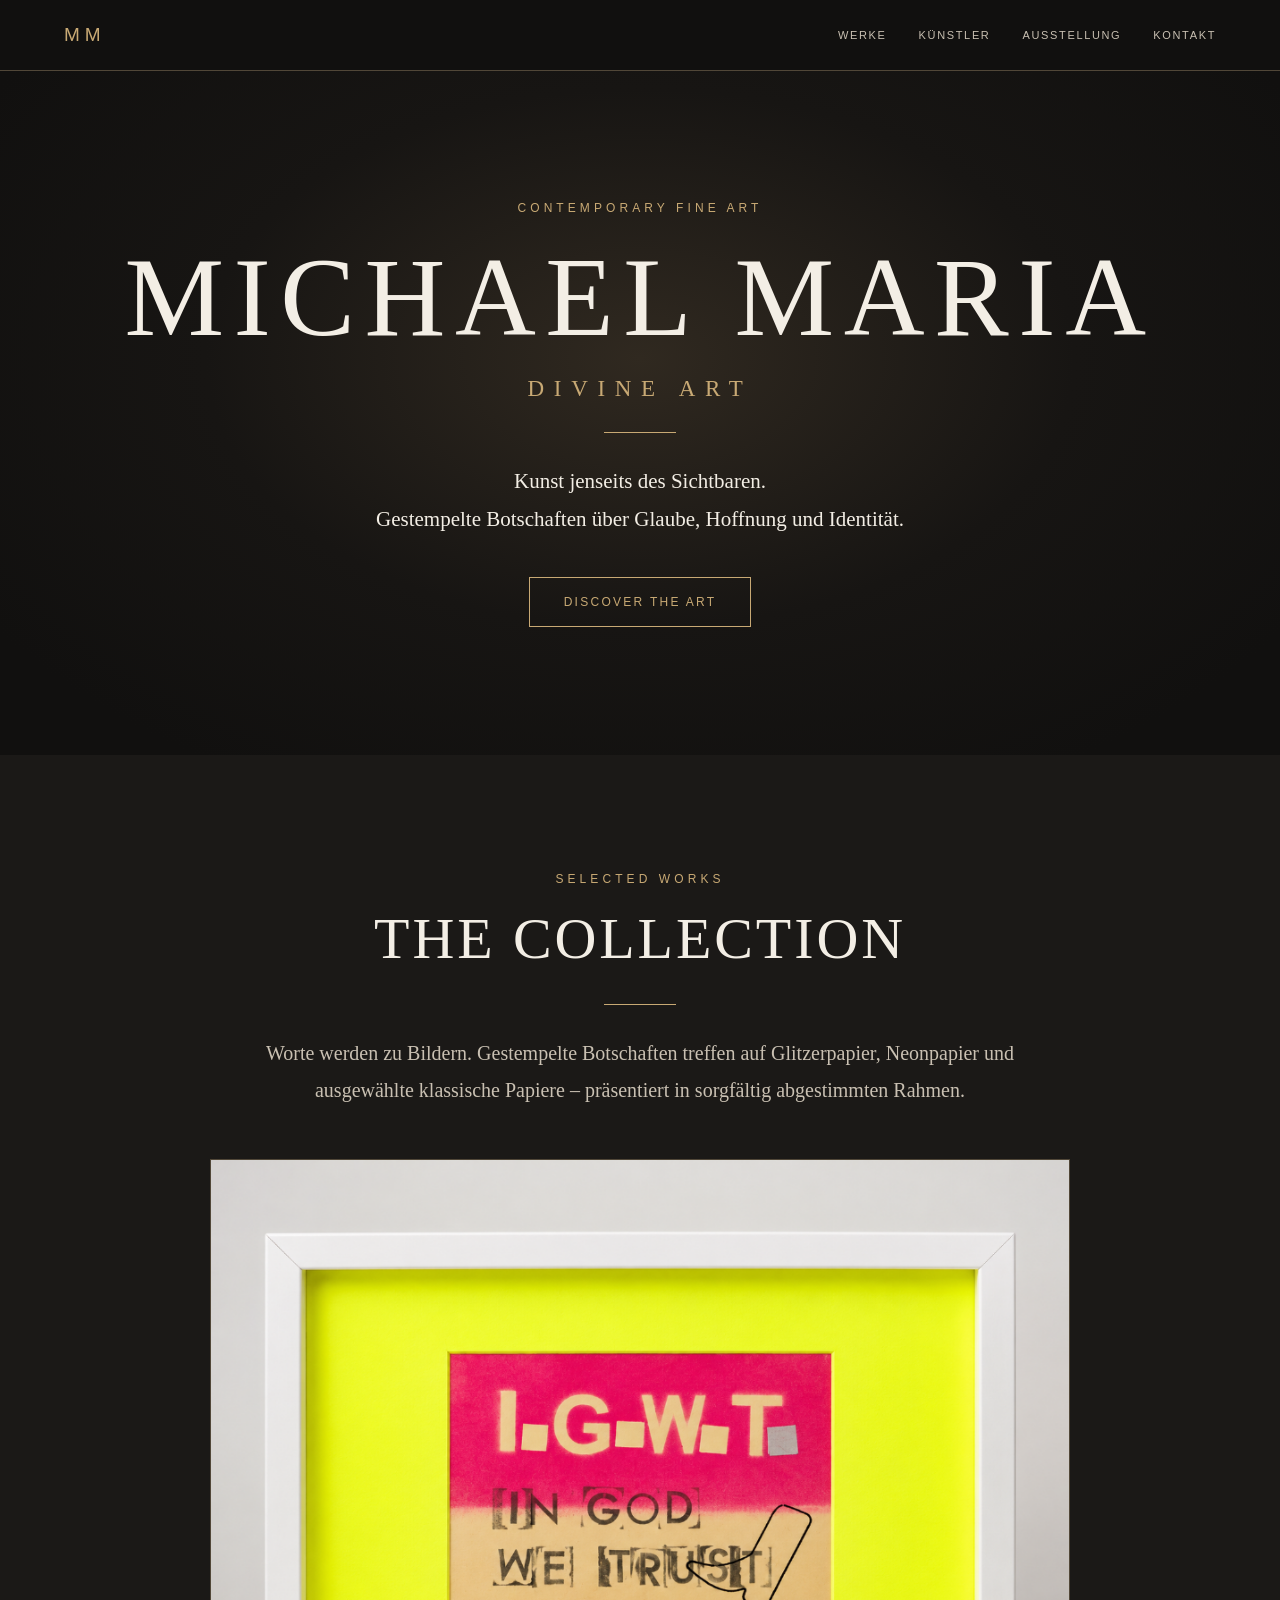
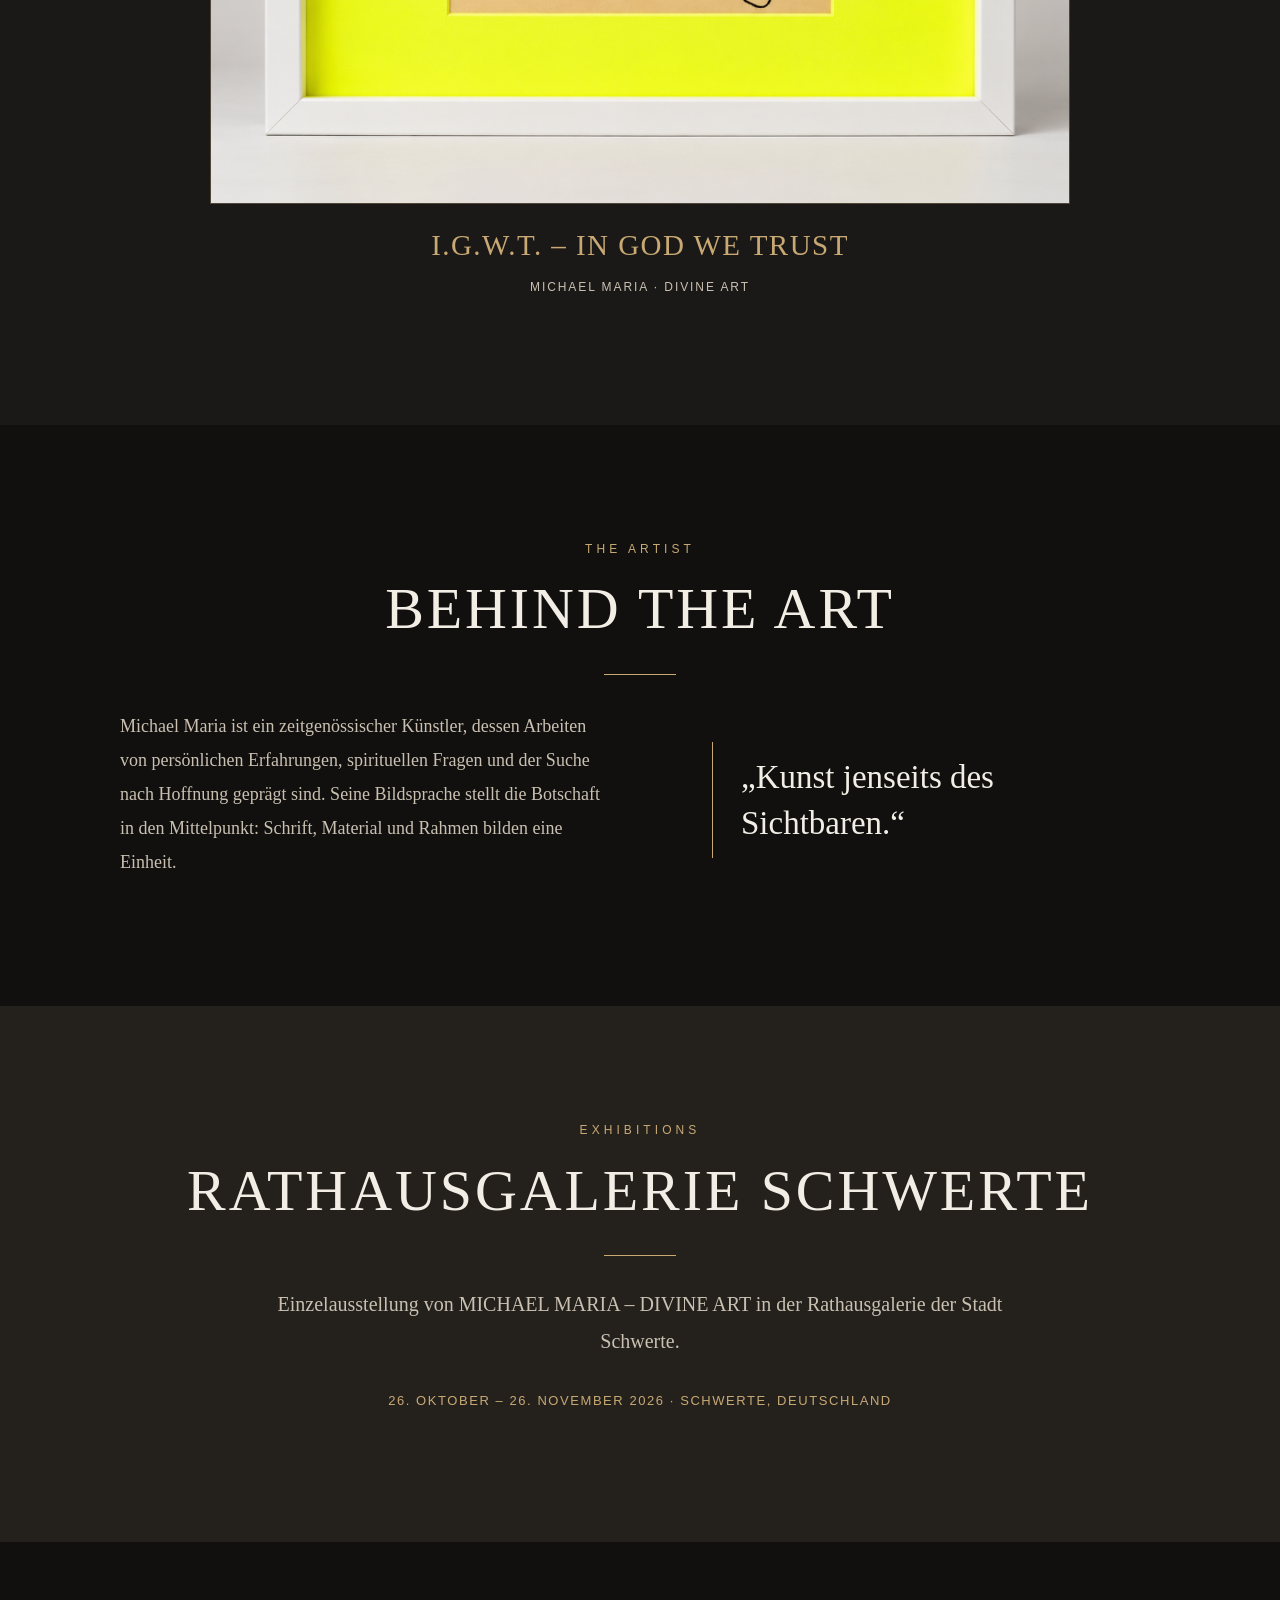
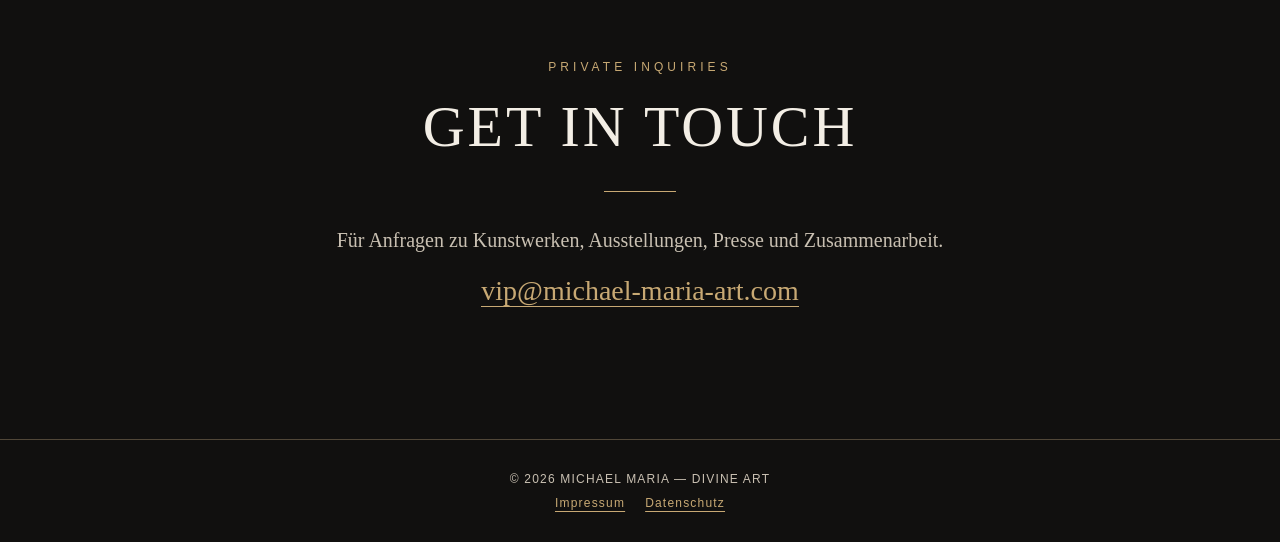
==== commit ecd179be: "Move imprint off homepage and link to dedicated page" ====
--- a/index.html
+++ b/index.html
@@ -141,20 +141,10 @@
       </div>
     </section>
 
-    <section class="section legal" id="impressum" aria-labelledby="impressum-title">
-      <div class="section-inner">
-        <h2 id="impressum-title">Impressum</h2>
-        <div class="line" aria-hidden="true"></div>
-        <p>Angaben gemäß § 5 DDG</p>
-        <address>Ferhat Nikpour Rahmatabady<br>Künstlername: Michael Maria<br>Wischlinger Weg 219<br>44379 Dortmund<br>Deutschland</address>
-        <p>Telefon: <a href="tel:+491701967730">+49 170 1967730</a><br>
-        E-Mail: <a href="mailto:vip@michael-maria-art.com">vip@michael-maria-art.com</a></p>
-      </div>
-    </section>
   </main>
 
   <footer>© 2026 MICHAEL MARIA — DIVINE ART<br>
-    <a href="#impressum">Impressum</a><a href="datenschutz.html">Datenschutz</a>
+    <a href="impressum.html">Impressum</a><a href="datenschutz.html">Datenschutz</a>
   </footer>
 </body>
 </html>
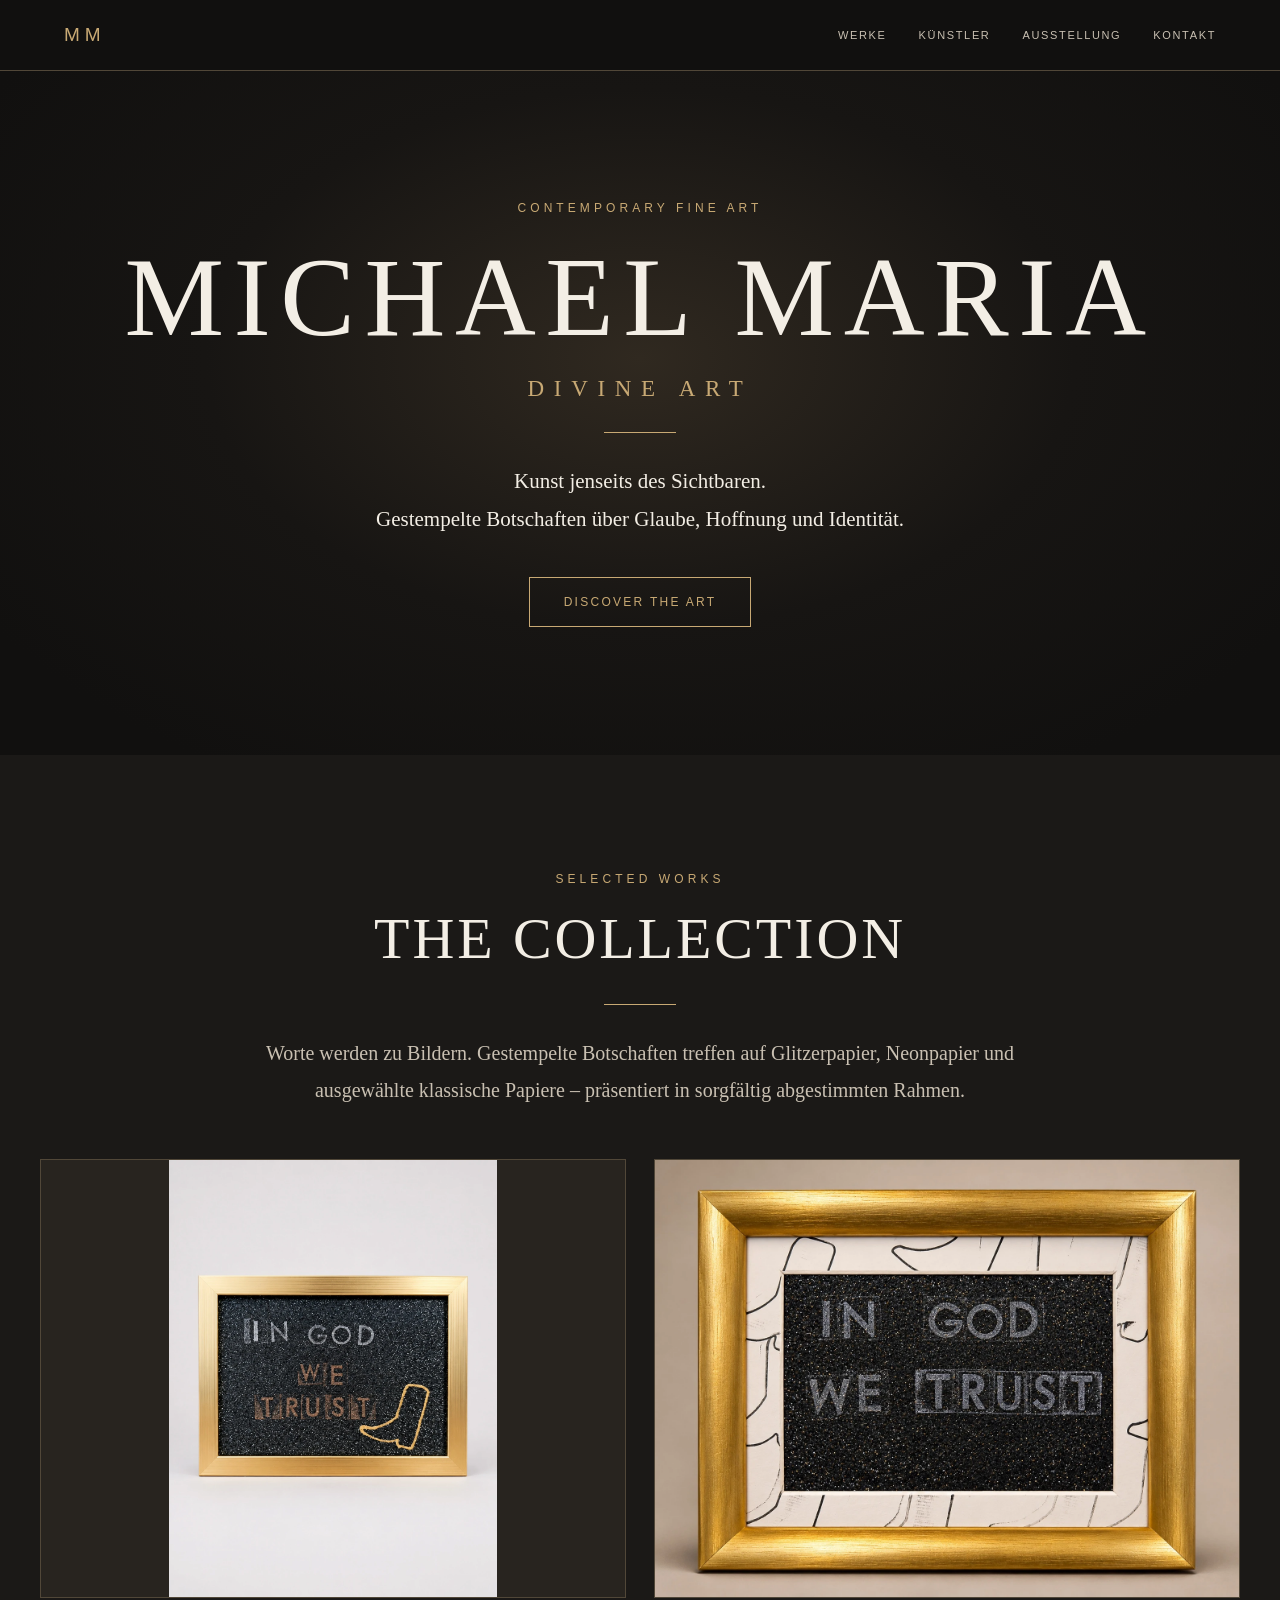
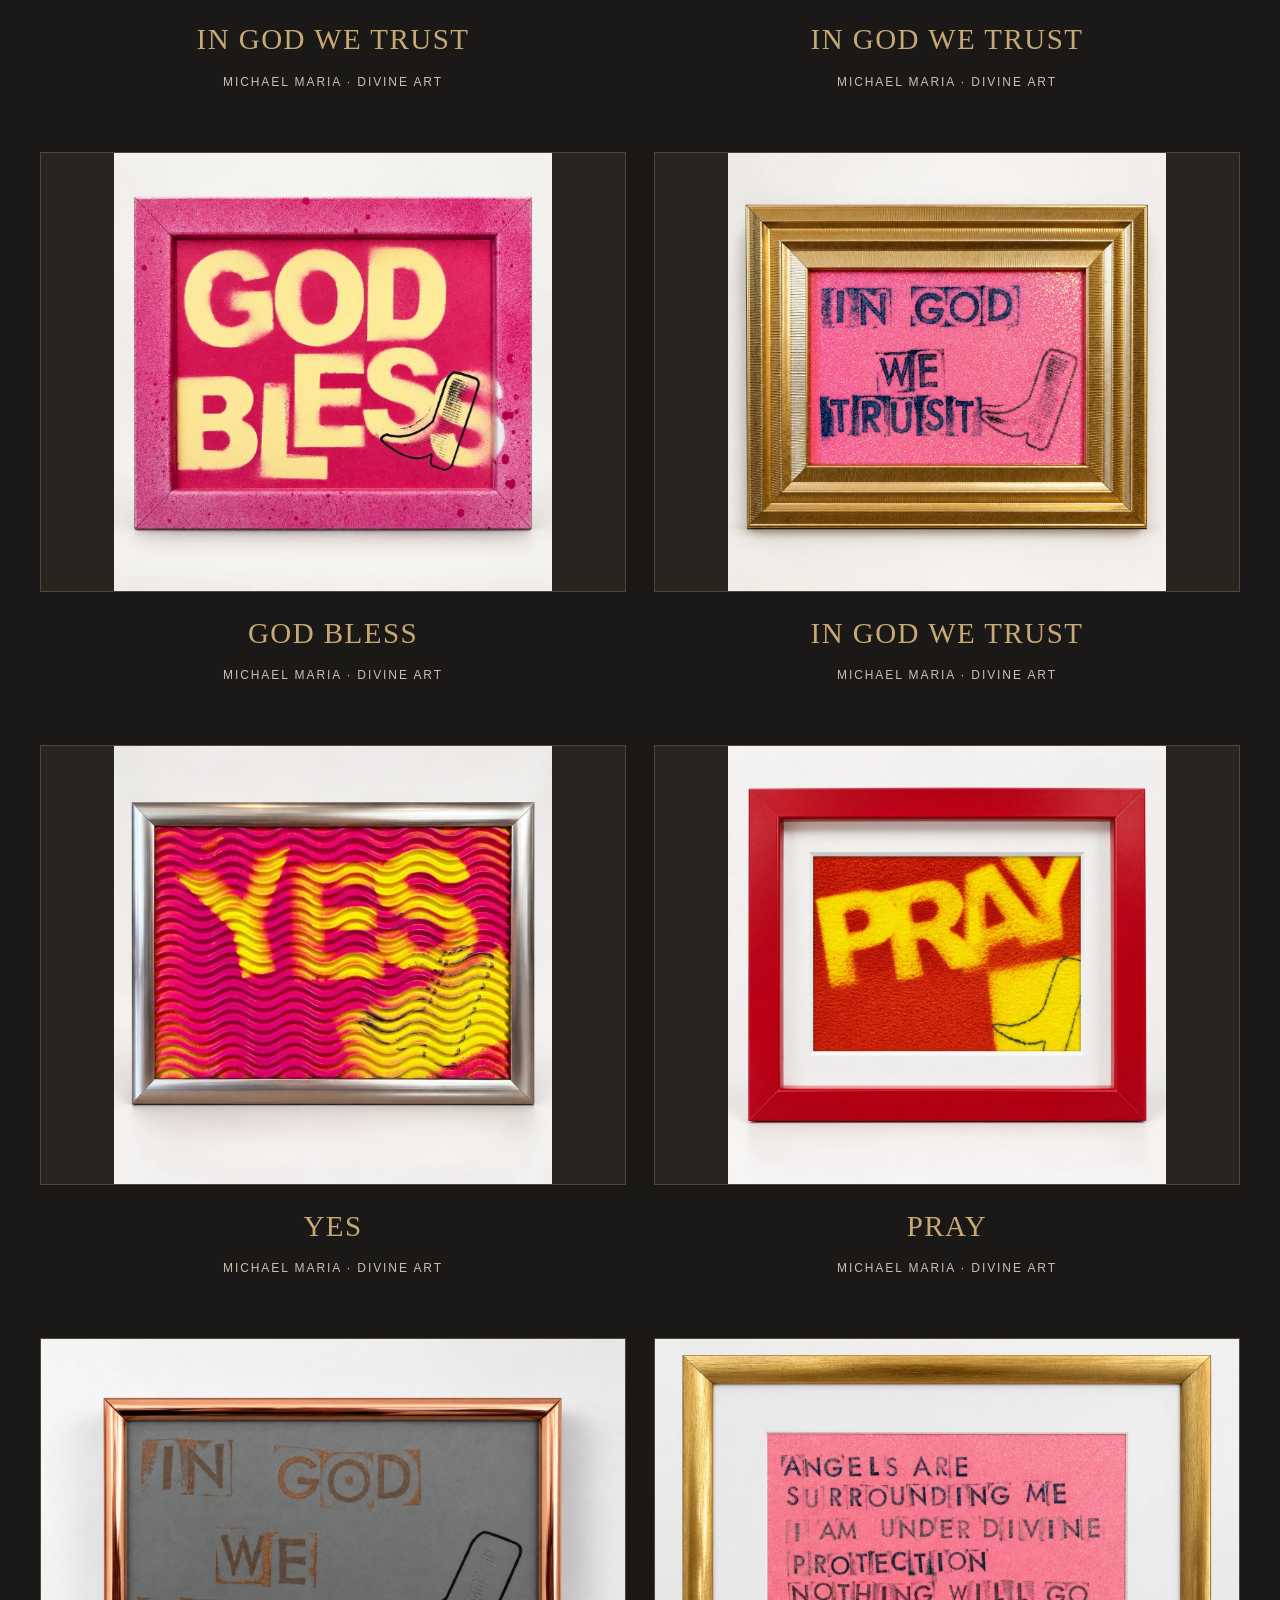
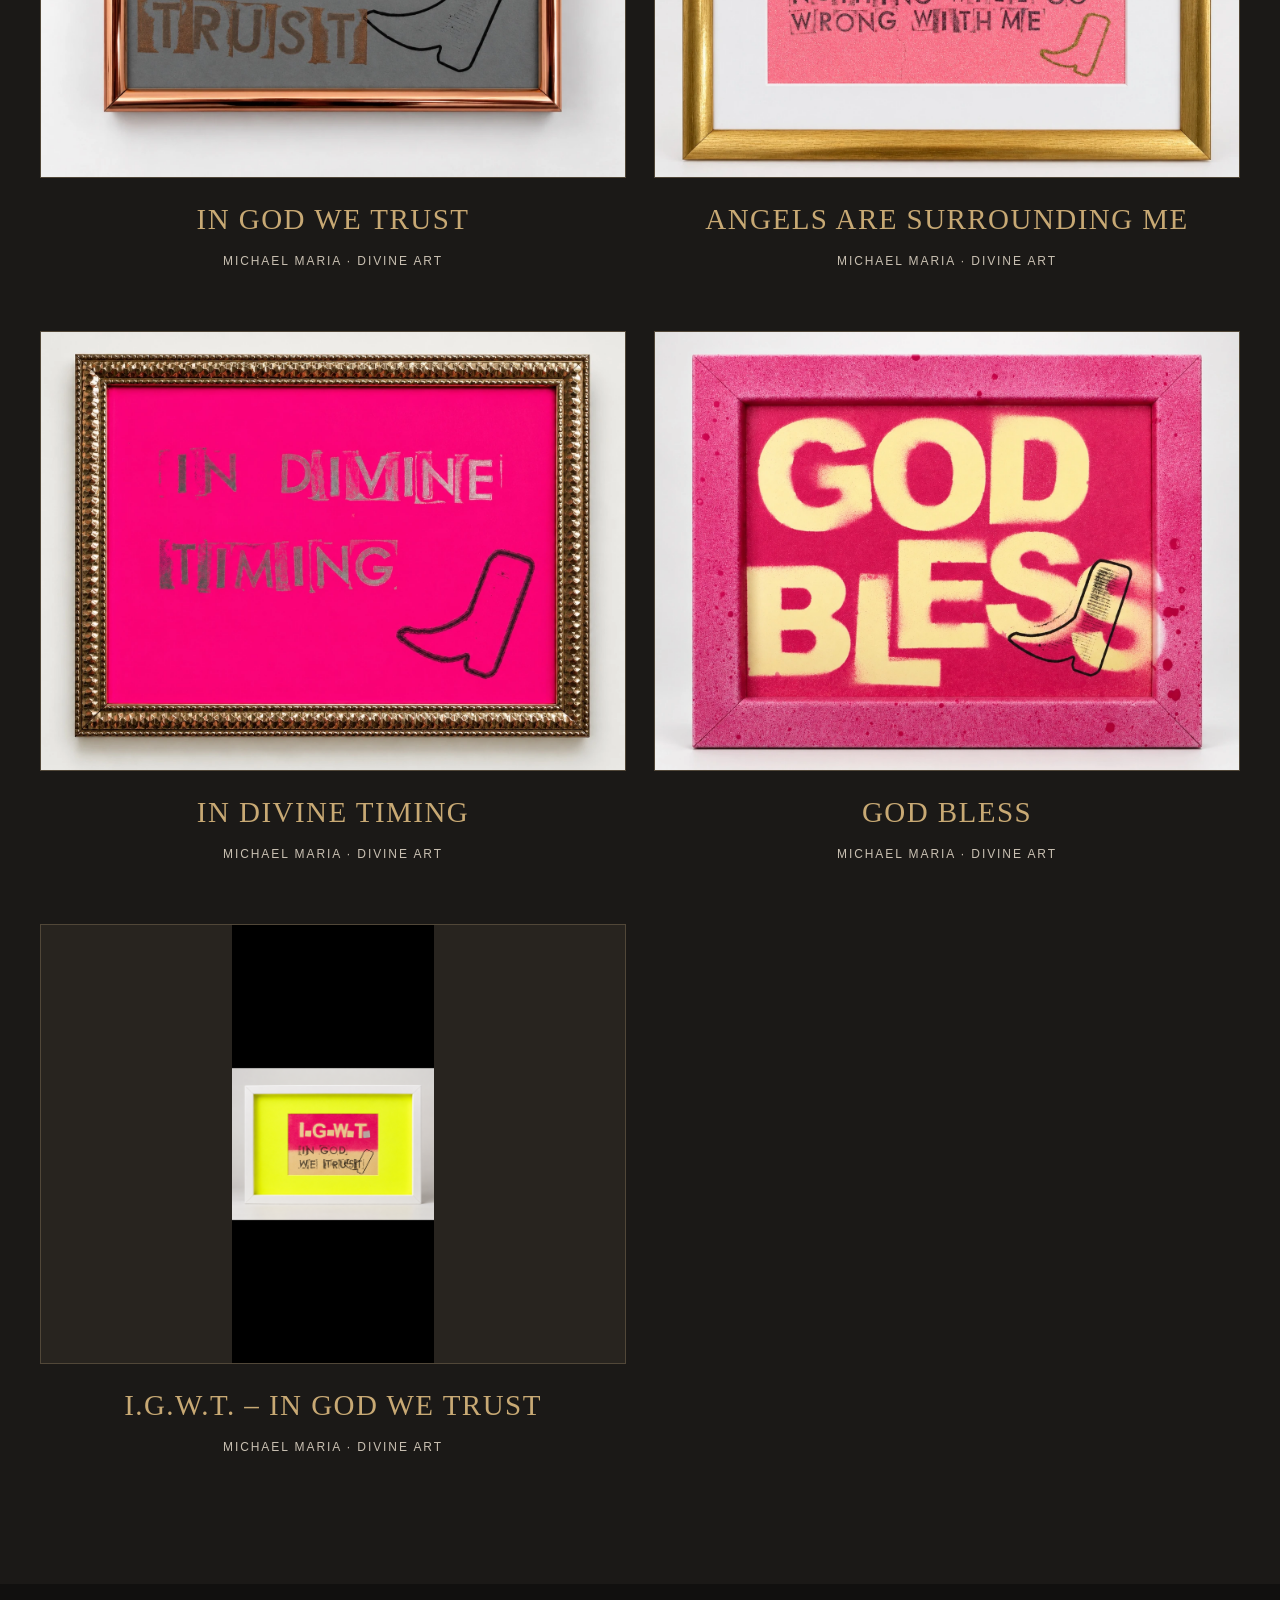
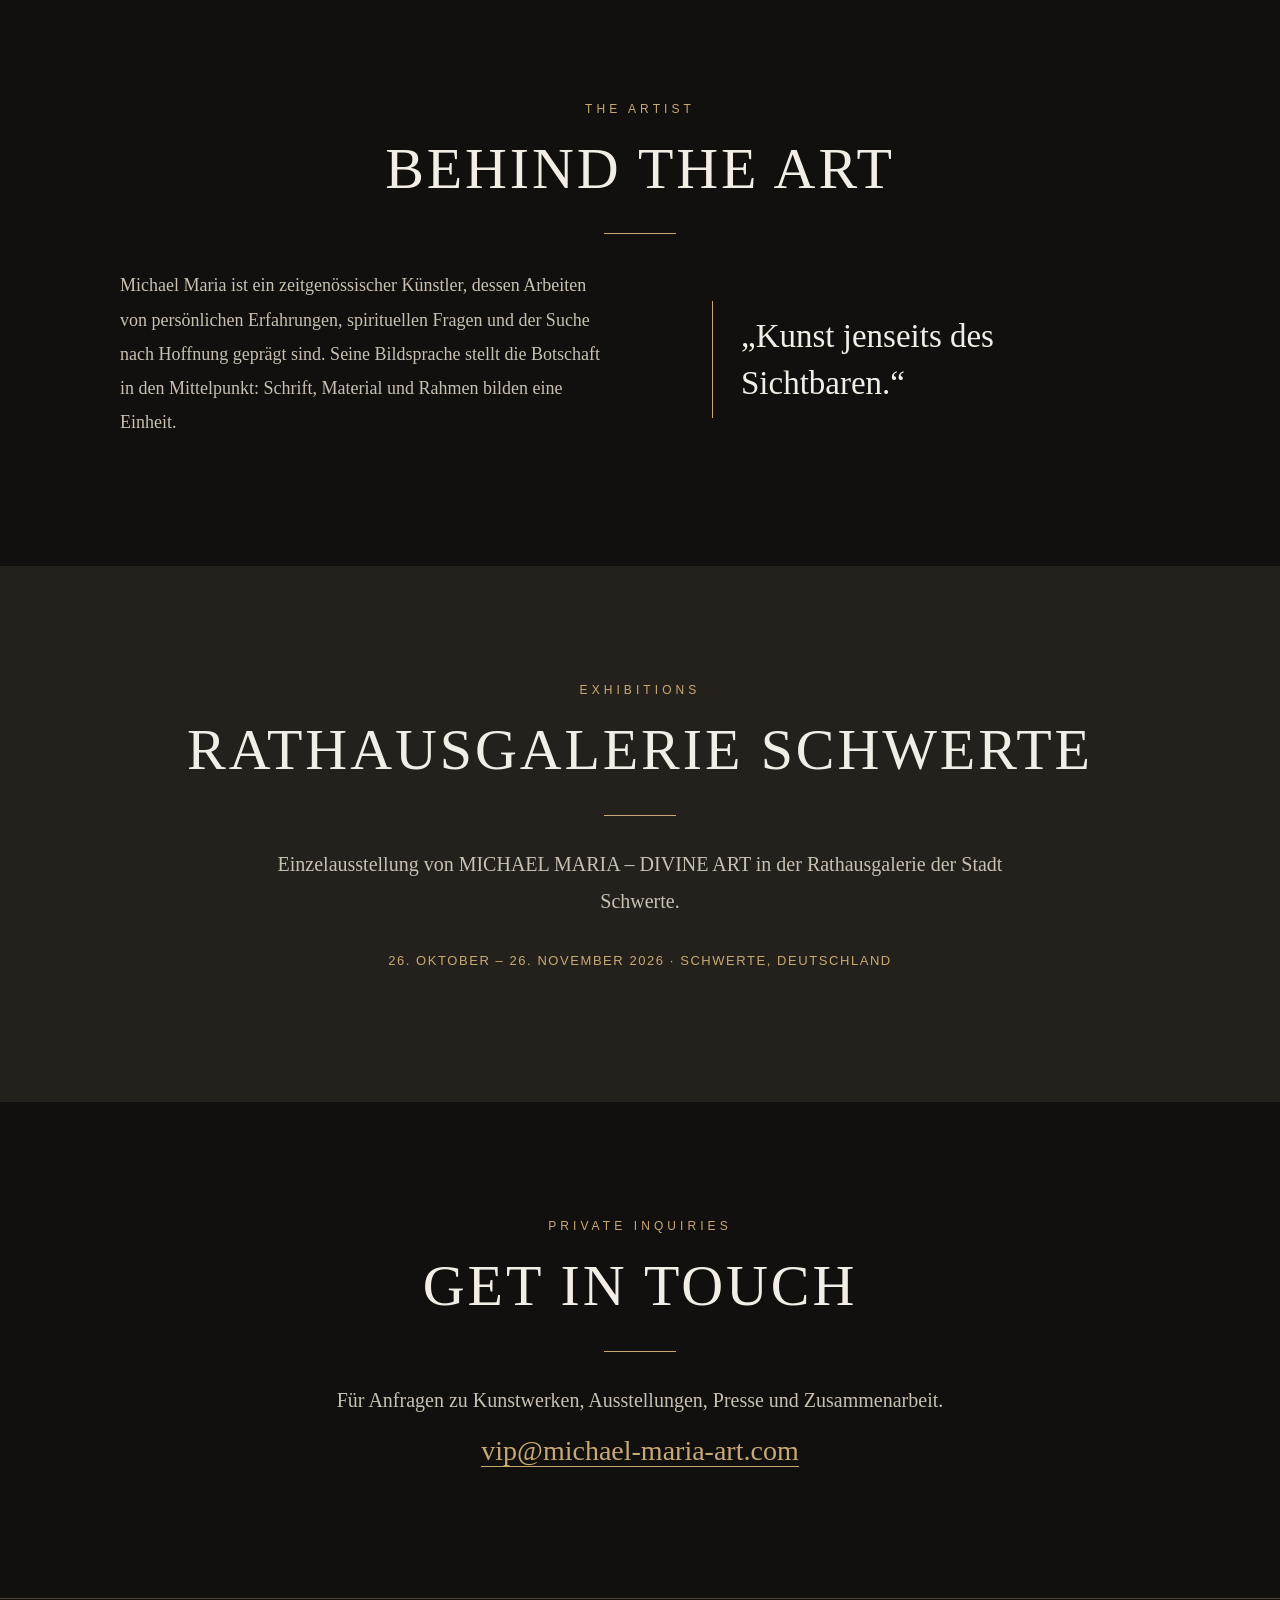
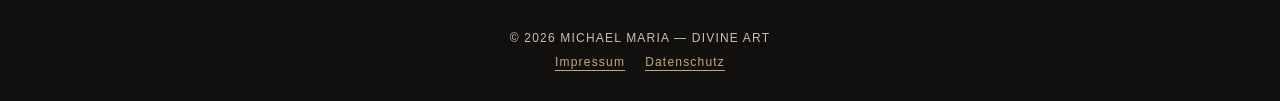
==== commit b7261775: "Add ten artwork photographs to responsive gallery" ====
--- a/index.html
+++ b/index.html
@@ -44,9 +44,10 @@
     h3{font-size:clamp(21px,3vw,29px);font-weight:400;line-height:1.35;letter-spacing:.05em}
     .description{font-size:clamp(17px,2vw,20px);line-height:1.85;color:var(--muted);max-width:800px;margin:24px auto 0}
     .gallery{background:var(--panel)}
-    figure{margin:50px auto 0;max-width:860px}
-    .artwork-image{width:100%;aspect-ratio:4/3;overflow:hidden;background:#28241f;border:1px solid var(--border)}
-    .artwork-image img{display:block;width:100%;height:100%;object-fit:cover;object-position:center}
+    .artwork-grid{display:grid;grid-template-columns:repeat(2,minmax(0,1fr));gap:48px 28px;margin-top:50px}
+    figure{margin:0;min-width:0}
+    .artwork-image{display:block;width:100%;aspect-ratio:4/3;overflow:hidden;background:#28241f;border:1px solid var(--border)}
+    .artwork-image img{display:block;width:100%;height:100%;object-fit:contain;object-position:center}
     figcaption{padding:22px 8px 0;text-align:center}
     figcaption h3{color:var(--gold);margin:0}
     figcaption p{font:12px Arial,sans-serif;letter-spacing:.16em;color:var(--muted);line-height:1.7}
@@ -63,7 +64,7 @@
     .legal a{color:var(--gold);text-underline-offset:4px}
     footer{text-align:center;border-top:1px solid var(--border);padding:27px 24px;color:var(--muted);font:12px/2 Arial,sans-serif;letter-spacing:.1em}
     footer a{color:var(--gold);margin:0 10px;text-decoration:underline;text-underline-offset:4px}
-    @media(max-width:700px){.topbar{padding:20px 18px;flex-direction:column;gap:20px}nav{justify-content:center;gap:14px}.hero{min-height:70vh;padding:65px 18px}h1{letter-spacing:.035em}.subtitle{letter-spacing:.28em}.eyebrow{letter-spacing:.23em}.two-col{grid-template-columns:1fr;gap:25px}.quote{margin:0}.artwork-image{aspect-ratio:4/3}}
+    @media(max-width:700px){.topbar{padding:20px 18px;flex-direction:column;gap:20px}nav{justify-content:center;gap:14px}.hero{min-height:70vh;padding:65px 18px}h1{letter-spacing:.035em}.subtitle{letter-spacing:.28em}.eyebrow{letter-spacing:.23em}.artwork-grid{grid-template-columns:1fr;gap:36px}.two-col{grid-template-columns:1fr;gap:25px}.quote{margin:0}.artwork-image{aspect-ratio:4/3}}
     @media(prefers-reduced-motion:reduce){html{scroll-behavior:auto}.button{transition:none}}
   </style>
 </head>
@@ -95,6 +96,67 @@
         <h2 id="art-title">THE COLLECTION</h2>
         <div class="line" aria-hidden="true"></div>
         <p class="description">Worte werden zu Bildern. Gestempelte Botschaften treffen auf Glitzerpapier, Neonpapier und ausgewählte klassische Papiere – präsentiert in sorgfältig abgestimmten Rahmen.</p>
+        <div class="artwork-grid">
+        <figure>
+          <a class="artwork-image" href="images/in-god-we-trust-schwarz-gold.webp" target="_blank" rel="noopener" aria-label="IN GOD WE TRUST – Bild in voller Größe öffnen">
+            <img src="images/in-god-we-trust-schwarz-gold.webp" width="1086" height="1448" alt="IN GOD WE TRUST von Michael Maria: Schwarzer Glitzergrund, goldener Rahmen und goldene Stiefelsignatur." loading="lazy" decoding="async">
+          </a>
+          <figcaption><h3>IN GOD WE TRUST</h3><p>MICHAEL MARIA · DIVINE ART</p></figcaption>
+        </figure>
+        <figure>
+          <a class="artwork-image" href="images/in-god-we-trust-passepartout.webp" target="_blank" rel="noopener" aria-label="IN GOD WE TRUST – Bild in voller Größe öffnen">
+            <img src="images/in-god-we-trust-passepartout.webp" width="1448" height="1086" alt="IN GOD WE TRUST von Michael Maria: Schwarzer Glitzergrund mit gestaltetem weißem Passepartout und goldenem Rahmen." loading="lazy" decoding="async">
+          </a>
+          <figcaption><h3>IN GOD WE TRUST</h3><p>MICHAEL MARIA · DIVINE ART</p></figcaption>
+        </figure>
+        <figure>
+          <a class="artwork-image" href="images/god-bless-quadrat.webp" target="_blank" rel="noopener" aria-label="GOD BLESS – Bild in voller Größe öffnen">
+            <img src="images/god-bless-quadrat.webp" width="1254" height="1254" alt="GOD BLESS von Michael Maria: Gelbe Schrift auf pinkfarbenem Grund mit pinkfarbenem Rahmen, quadratische Aufnahme." loading="lazy" decoding="async">
+          </a>
+          <figcaption><h3>GOD BLESS</h3><p>MICHAEL MARIA · DIVINE ART</p></figcaption>
+        </figure>
+        <figure>
+          <a class="artwork-image" href="images/in-god-we-trust-pink.webp" target="_blank" rel="noopener" aria-label="IN GOD WE TRUST – Bild in voller Größe öffnen">
+            <img src="images/in-god-we-trust-pink.webp" width="1254" height="1254" alt="IN GOD WE TRUST von Michael Maria: Dunkle Schrift auf pinkfarbenem Glitzergrund im goldenen Rahmen." loading="lazy" decoding="async">
+          </a>
+          <figcaption><h3>IN GOD WE TRUST</h3><p>MICHAEL MARIA · DIVINE ART</p></figcaption>
+        </figure>
+        <figure>
+          <a class="artwork-image" href="images/yes.webp" target="_blank" rel="noopener" aria-label="YES – Bild in voller Größe öffnen">
+            <img src="images/yes.webp" width="1254" height="1254" alt="YES von Michael Maria: Gelbe Schrift auf pinkfarbenem Wellenrelief im silberfarbenen Rahmen." loading="lazy" decoding="async">
+          </a>
+          <figcaption><h3>YES</h3><p>MICHAEL MARIA · DIVINE ART</p></figcaption>
+        </figure>
+        <figure>
+          <a class="artwork-image" href="images/pray.webp" target="_blank" rel="noopener" aria-label="PRAY – Bild in voller Größe öffnen">
+            <img src="images/pray.webp" width="1254" height="1254" alt="PRAY von Michael Maria: Gelbe Schrift auf orangefarbenem Grund mit weißem Passepartout und rotem Rahmen." loading="lazy" decoding="async">
+          </a>
+          <figcaption><h3>PRAY</h3><p>MICHAEL MARIA · DIVINE ART</p></figcaption>
+        </figure>
+        <figure>
+          <a class="artwork-image" href="images/in-god-we-trust-kupfer.webp" target="_blank" rel="noopener" aria-label="IN GOD WE TRUST – Bild in voller Größe öffnen">
+            <img src="images/in-god-we-trust-kupfer.webp" width="1448" height="1086" alt="IN GOD WE TRUST von Michael Maria: Kupferfarbene Schrift auf grauem Grund im kupferfarbenen Rahmen." loading="lazy" decoding="async">
+          </a>
+          <figcaption><h3>IN GOD WE TRUST</h3><p>MICHAEL MARIA · DIVINE ART</p></figcaption>
+        </figure>
+        <figure>
+          <a class="artwork-image" href="images/angels-are-surrounding-me.webp" target="_blank" rel="noopener" aria-label="ANGELS ARE SURROUNDING ME – Bild in voller Größe öffnen">
+            <img src="images/angels-are-surrounding-me.webp" width="1448" height="1086" alt="ANGELS ARE SURROUNDING ME von Michael Maria: Schwarze Schrift auf rosa Glitzergrund mit weißem Passepartout im goldenen Rahmen." loading="lazy" decoding="async">
+          </a>
+          <figcaption><h3>ANGELS ARE SURROUNDING ME</h3><p>MICHAEL MARIA · DIVINE ART</p></figcaption>
+        </figure>
+        <figure>
+          <a class="artwork-image" href="images/in-divine-timing.webp" target="_blank" rel="noopener" aria-label="IN DIVINE TIMING – Bild in voller Größe öffnen">
+            <img src="images/in-divine-timing.webp" width="1448" height="1086" alt="IN DIVINE TIMING von Michael Maria: Metallisch schimmernde Schrift auf neonpinkfarbenem Grund im verzierten goldfarbenen Rahmen." loading="lazy" decoding="async">
+          </a>
+          <figcaption><h3>IN DIVINE TIMING</h3><p>MICHAEL MARIA · DIVINE ART</p></figcaption>
+        </figure>
+        <figure>
+          <a class="artwork-image" href="images/god-bless-querformat.webp" target="_blank" rel="noopener" aria-label="GOD BLESS – Bild in voller Größe öffnen">
+            <img src="images/god-bless-querformat.webp" width="1448" height="1086" alt="GOD BLESS von Michael Maria: Gelbe Schrift auf pinkfarbenem Grund mit pinkfarbenem Rahmen, Querformataufnahme." loading="lazy" decoding="async">
+          </a>
+          <figcaption><h3>GOD BLESS</h3><p>MICHAEL MARIA · DIVINE ART</p></figcaption>
+        </figure>
         <figure>
           <div class="artwork-image">
             <img src="images/in-god-we-trust.png" width="960" height="2079" alt="I.G.W.T. – In God We Trust: Kunstwerk von Michael Maria in Weiß gerahmt mit leuchtend farbiger Gestaltung." loading="lazy" decoding="async">
@@ -104,6 +166,7 @@
             <p>MICHAEL MARIA · DIVINE ART</p>
           </figcaption>
         </figure>
+        </div>
       </div>
     </section>
 
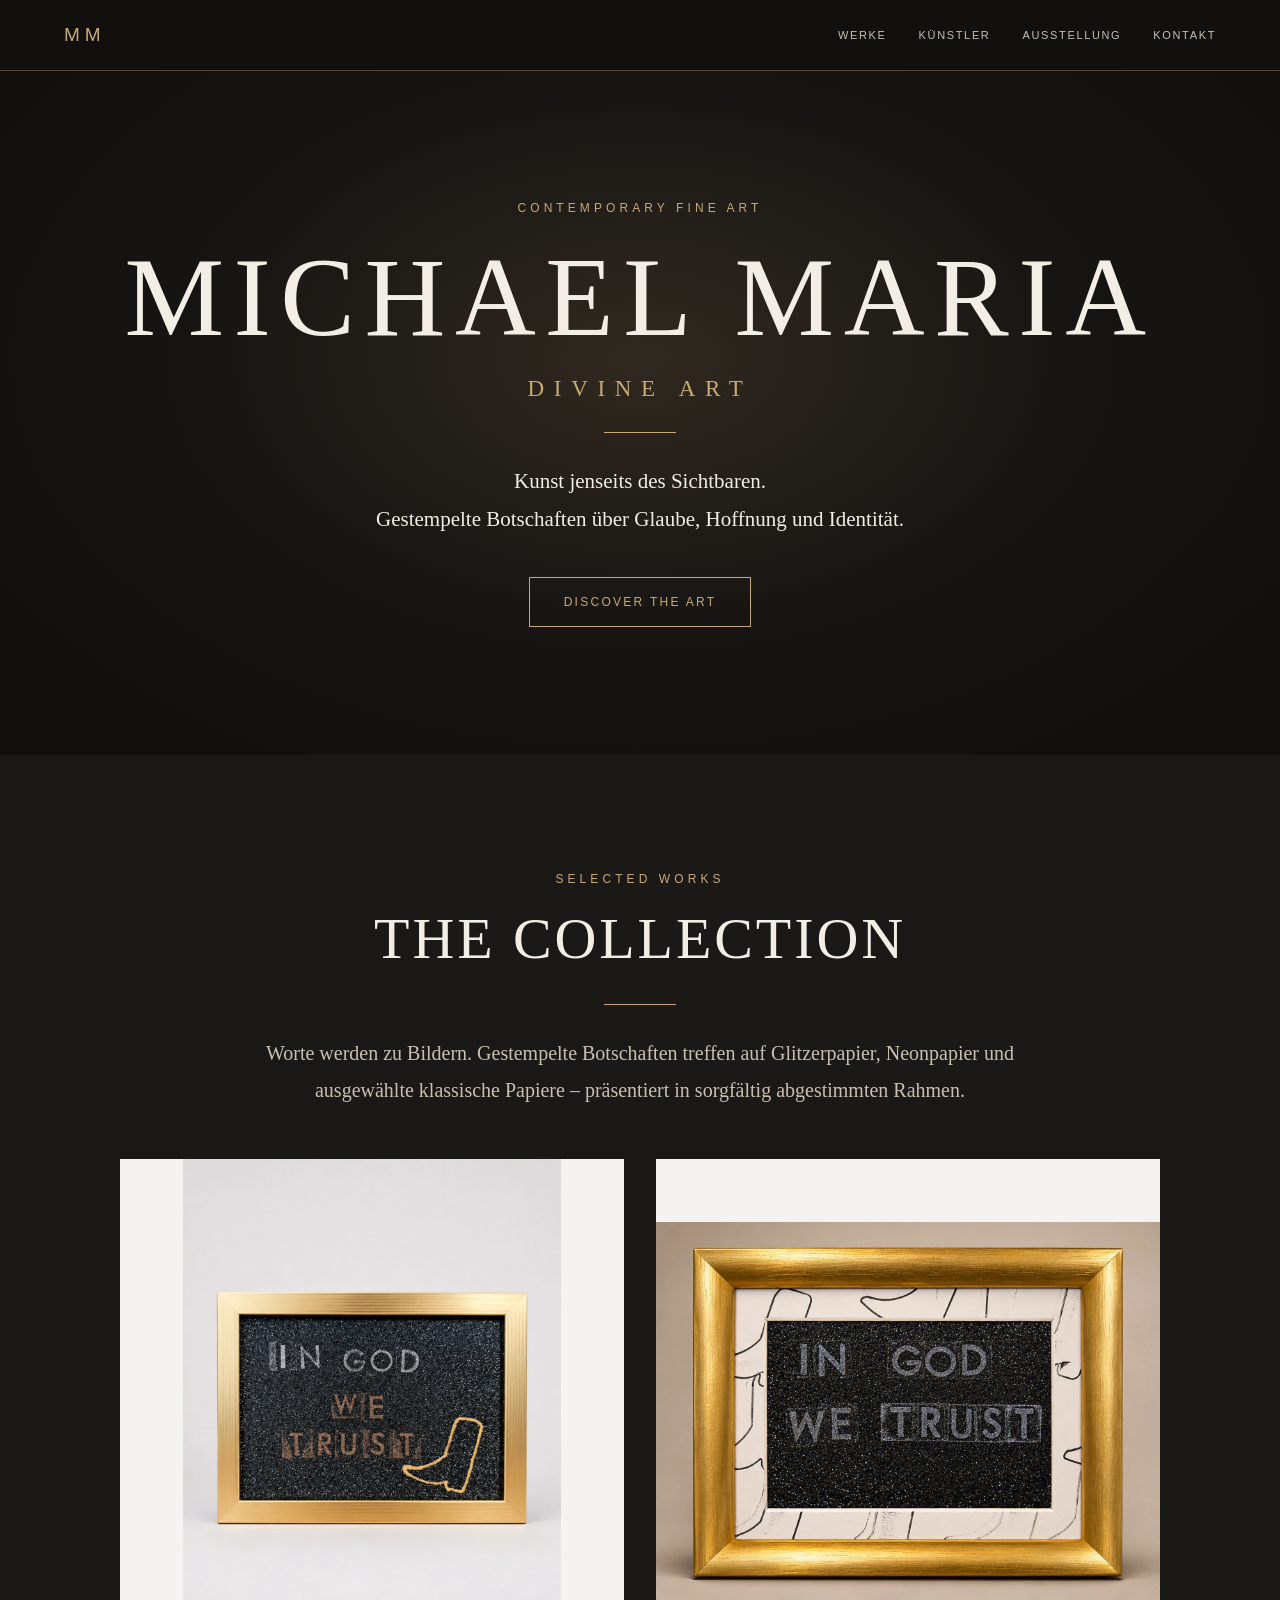
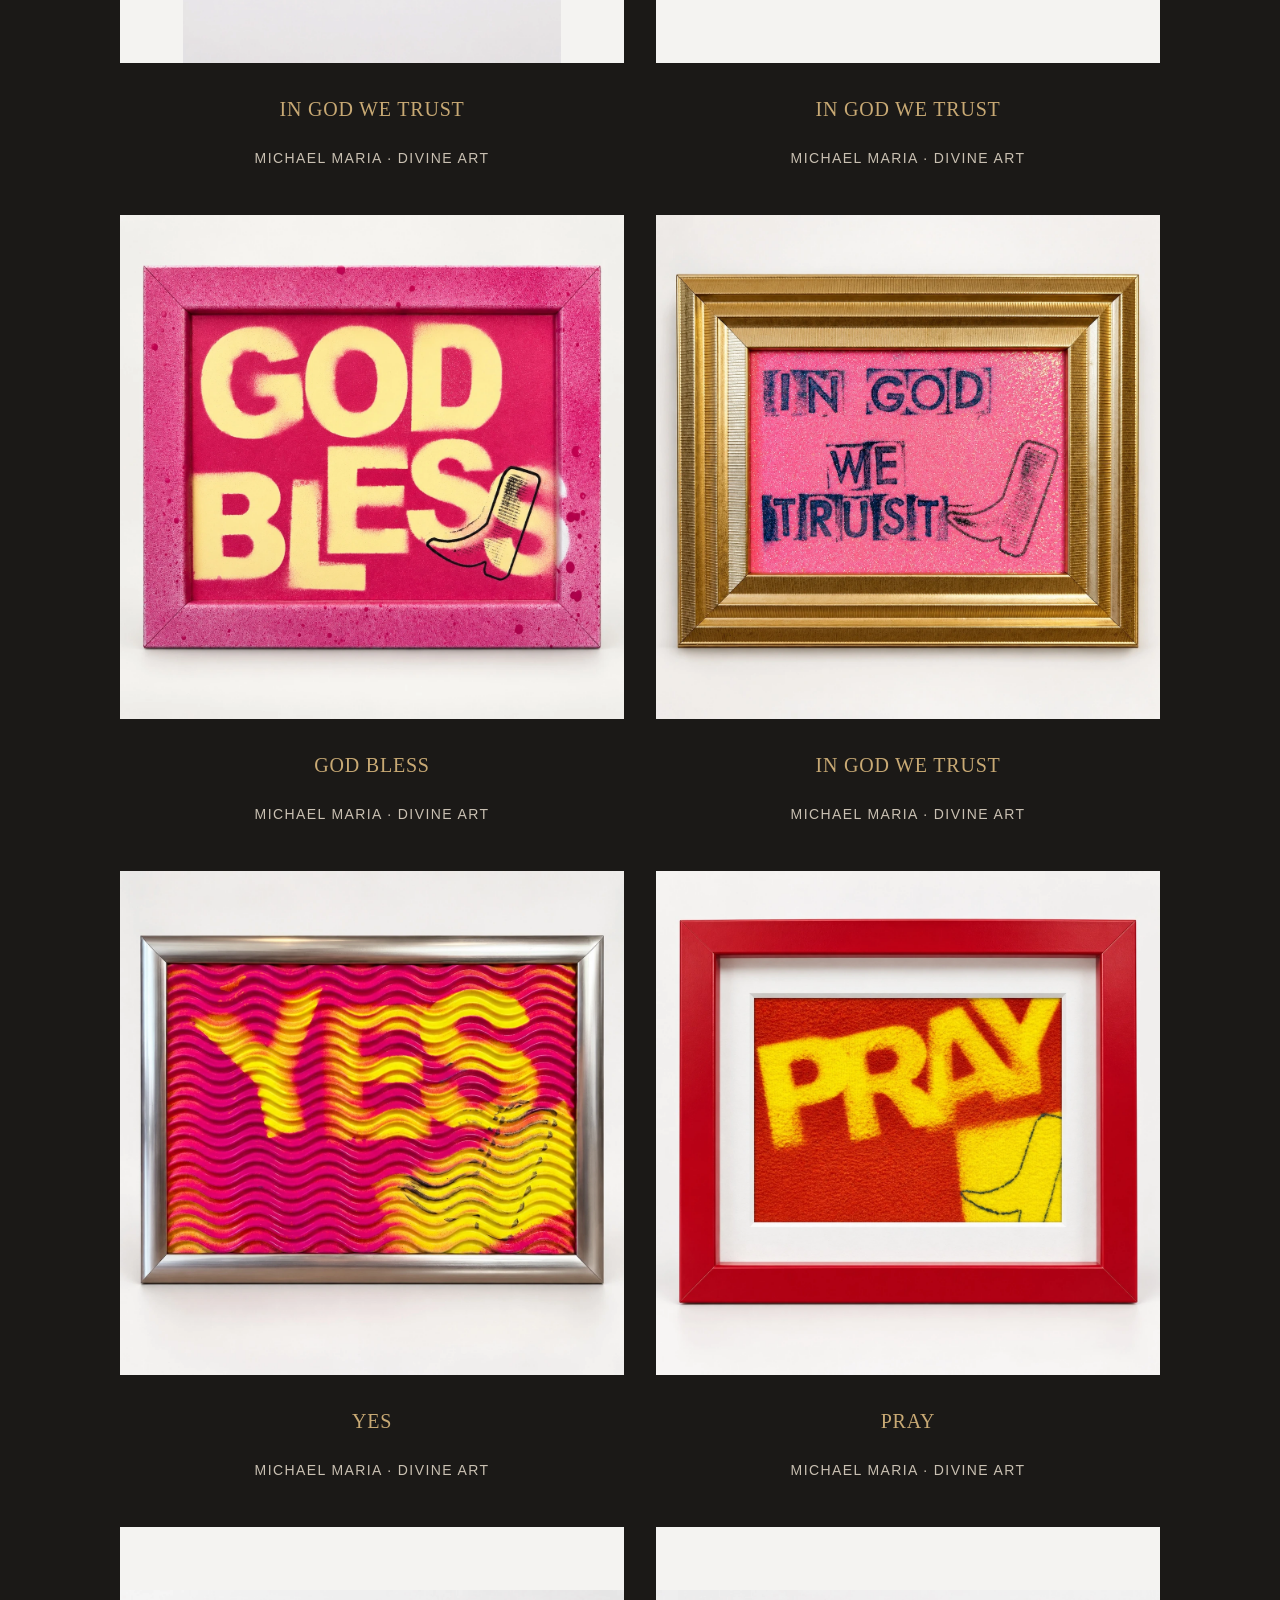
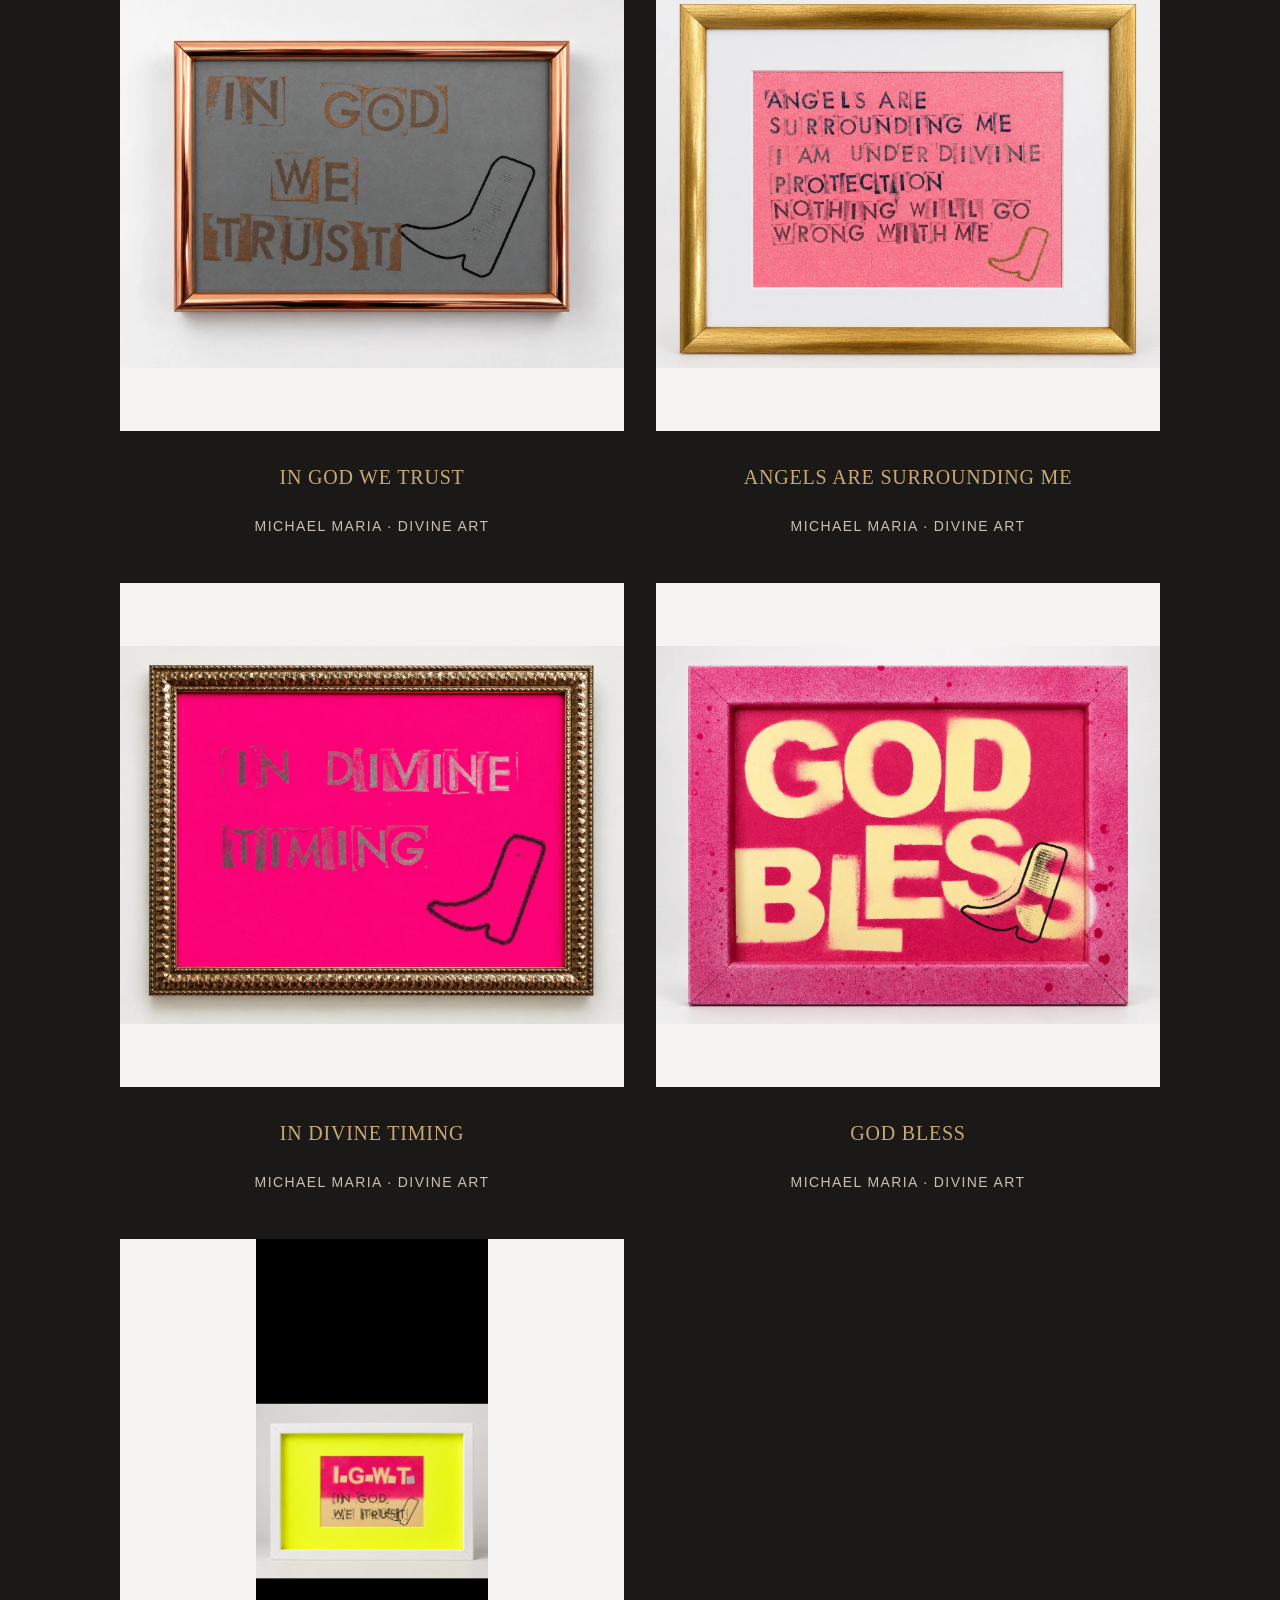
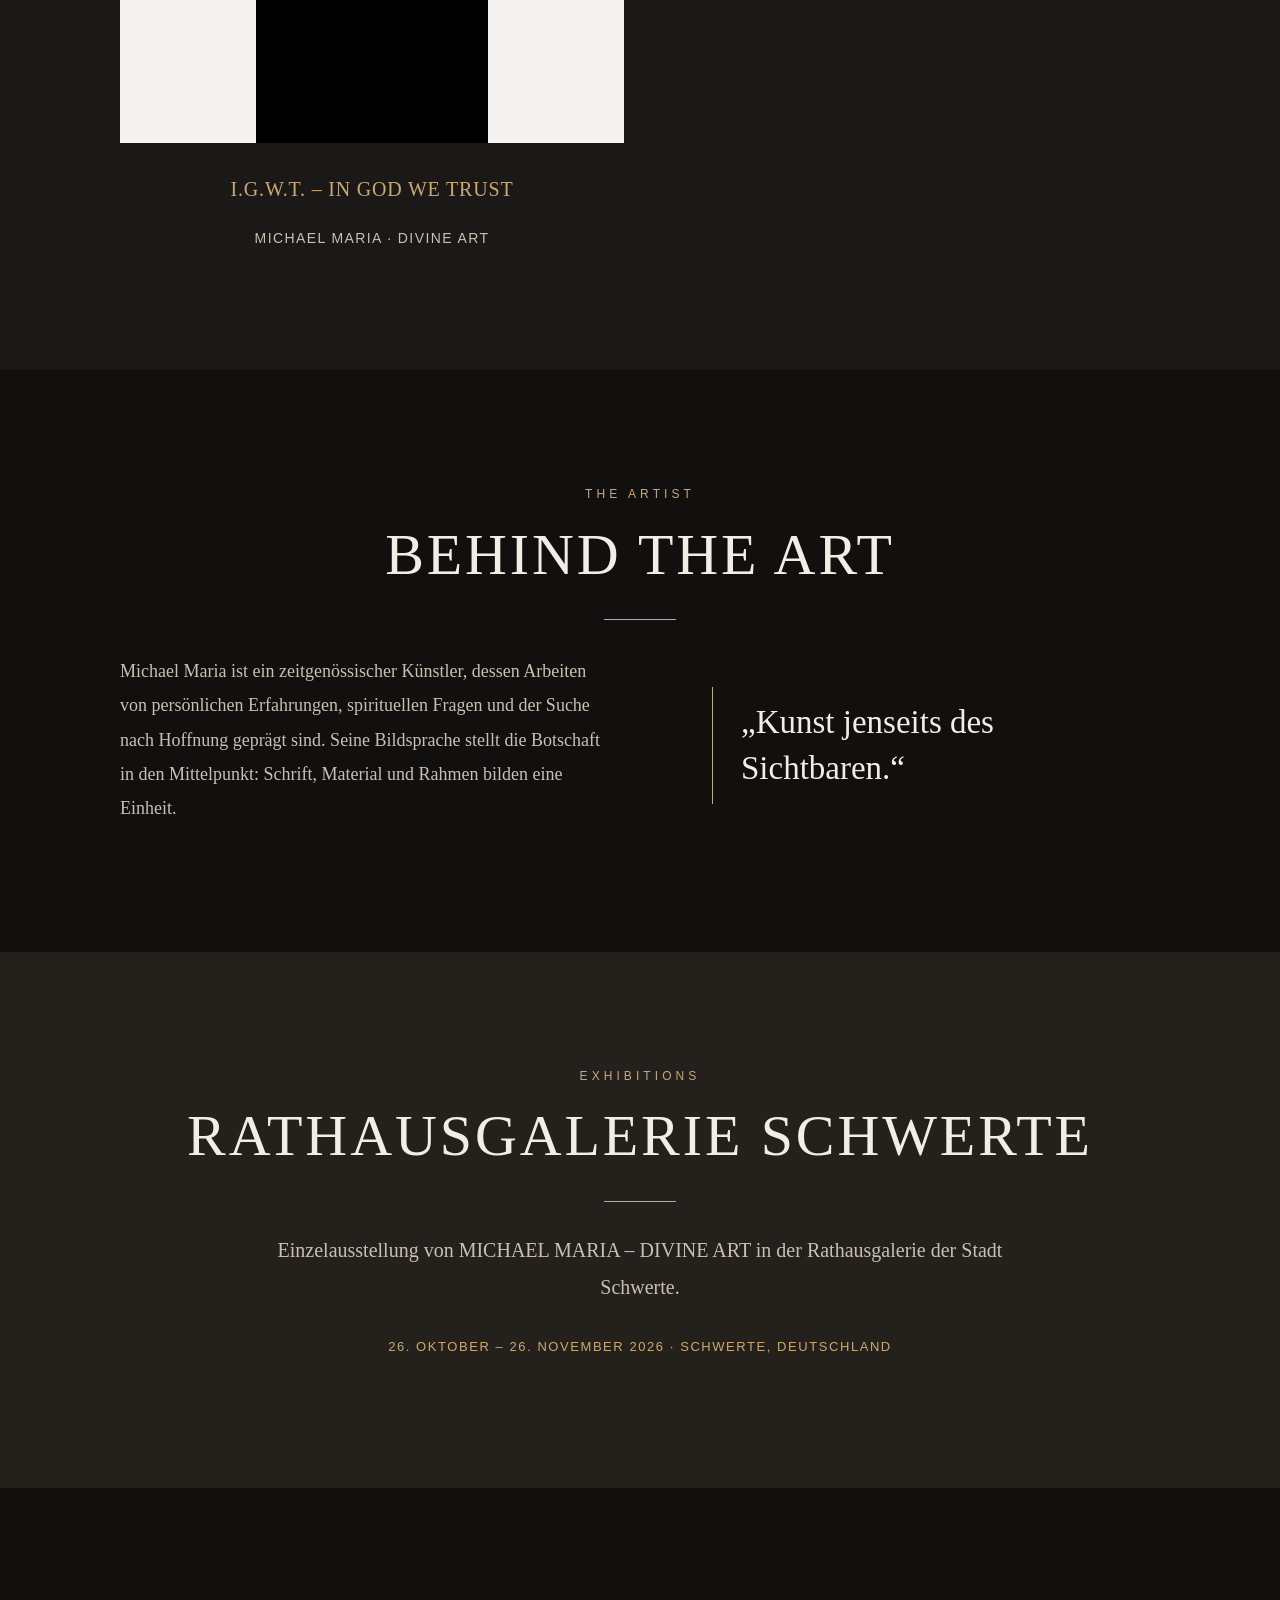
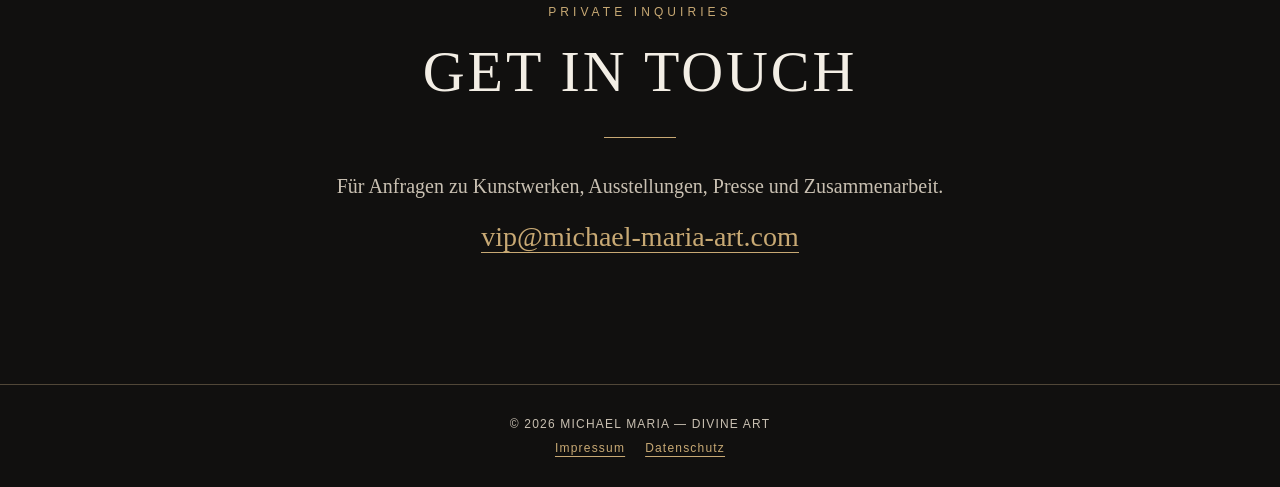
==== commit 33dc7661: "Fix gallery sizing with uniform image areas and aligned captions" ====
--- a/index.html
+++ b/index.html
@@ -44,13 +44,13 @@
     h3{font-size:clamp(21px,3vw,29px);font-weight:400;line-height:1.35;letter-spacing:.05em}
     .description{font-size:clamp(17px,2vw,20px);line-height:1.85;color:var(--muted);max-width:800px;margin:24px auto 0}
     .gallery{background:var(--panel)}
-    .artwork-grid{display:grid;grid-template-columns:repeat(2,minmax(0,1fr));gap:48px 28px;margin-top:50px}
-    figure{margin:0;min-width:0}
-    .artwork-image{display:block;width:100%;aspect-ratio:4/3;overflow:hidden;background:#28241f;border:1px solid var(--border)}
-    .artwork-image img{display:block;width:100%;height:100%;object-fit:contain;object-position:center}
-    figcaption{padding:22px 8px 0;text-align:center}
-    figcaption h3{color:var(--gold);margin:0}
-    figcaption p{font:12px Arial,sans-serif;letter-spacing:.16em;color:var(--muted);line-height:1.7}
+    .artwork-grid{display:grid;grid-template-columns:repeat(2,minmax(0,1fr));gap:40px 32px;max-width:1040px;margin:50px auto 0;align-items:start}
+    .artwork-grid figure{margin:0;min-width:0;display:grid;grid-template-rows:auto 112px}
+    .artwork-image{position:relative;display:block;width:100%;height:0;padding-bottom:100%;overflow:hidden;background:#f4f3f1;border:0;text-decoration:none}
+    .artwork-image img{position:absolute;inset:0;display:block;width:100%;height:100%;max-width:100%;max-height:100%;object-fit:contain;object-position:center}
+    figcaption{padding:20px 12px 0;text-align:center}
+    figcaption h3{color:var(--gold);margin:0;min-height:2.7em;display:flex;align-items:center;justify-content:center;font-size:20px;line-height:1.35;letter-spacing:.04em}
+    figcaption p{font:14px/1.7 Arial,sans-serif;letter-spacing:.1em;color:var(--muted);margin:10px 0 0}
     .two-col{max-width:1040px;margin:34px auto 0;display:grid;grid-template-columns:1fr 1fr;gap:clamp(24px,5vw,70px);align-items:start}
     .two-col p{color:var(--muted);font-size:18px;line-height:1.9;margin:0}
     .quote{border-left:1px solid var(--gold);padding:12px 0 12px 28px;color:var(--cream);font-size:clamp(22px,3vw,33px);line-height:1.4}
@@ -64,7 +64,7 @@
     .legal a{color:var(--gold);text-underline-offset:4px}
     footer{text-align:center;border-top:1px solid var(--border);padding:27px 24px;color:var(--muted);font:12px/2 Arial,sans-serif;letter-spacing:.1em}
     footer a{color:var(--gold);margin:0 10px;text-decoration:underline;text-underline-offset:4px}
-    @media(max-width:700px){.topbar{padding:20px 18px;flex-direction:column;gap:20px}nav{justify-content:center;gap:14px}.hero{min-height:70vh;padding:65px 18px}h1{letter-spacing:.035em}.subtitle{letter-spacing:.28em}.eyebrow{letter-spacing:.23em}.artwork-grid{grid-template-columns:1fr;gap:36px}.two-col{grid-template-columns:1fr;gap:25px}.quote{margin:0}.artwork-image{aspect-ratio:4/3}}
+    @media(max-width:700px){.topbar{padding:20px 18px;flex-direction:column;gap:20px}nav{justify-content:center;gap:14px}.hero{min-height:70vh;padding:65px 18px}h1{letter-spacing:.035em}.subtitle{letter-spacing:.28em}.eyebrow{letter-spacing:.23em}.artwork-grid{grid-template-columns:1fr;gap:36px}.two-col{grid-template-columns:1fr;gap:25px}.quote{margin:0}.artwork-grid figure{grid-template-rows:auto 112px}}
     @media(prefers-reduced-motion:reduce){html{scroll-behavior:auto}.button{transition:none}}
   </style>
 </head>
